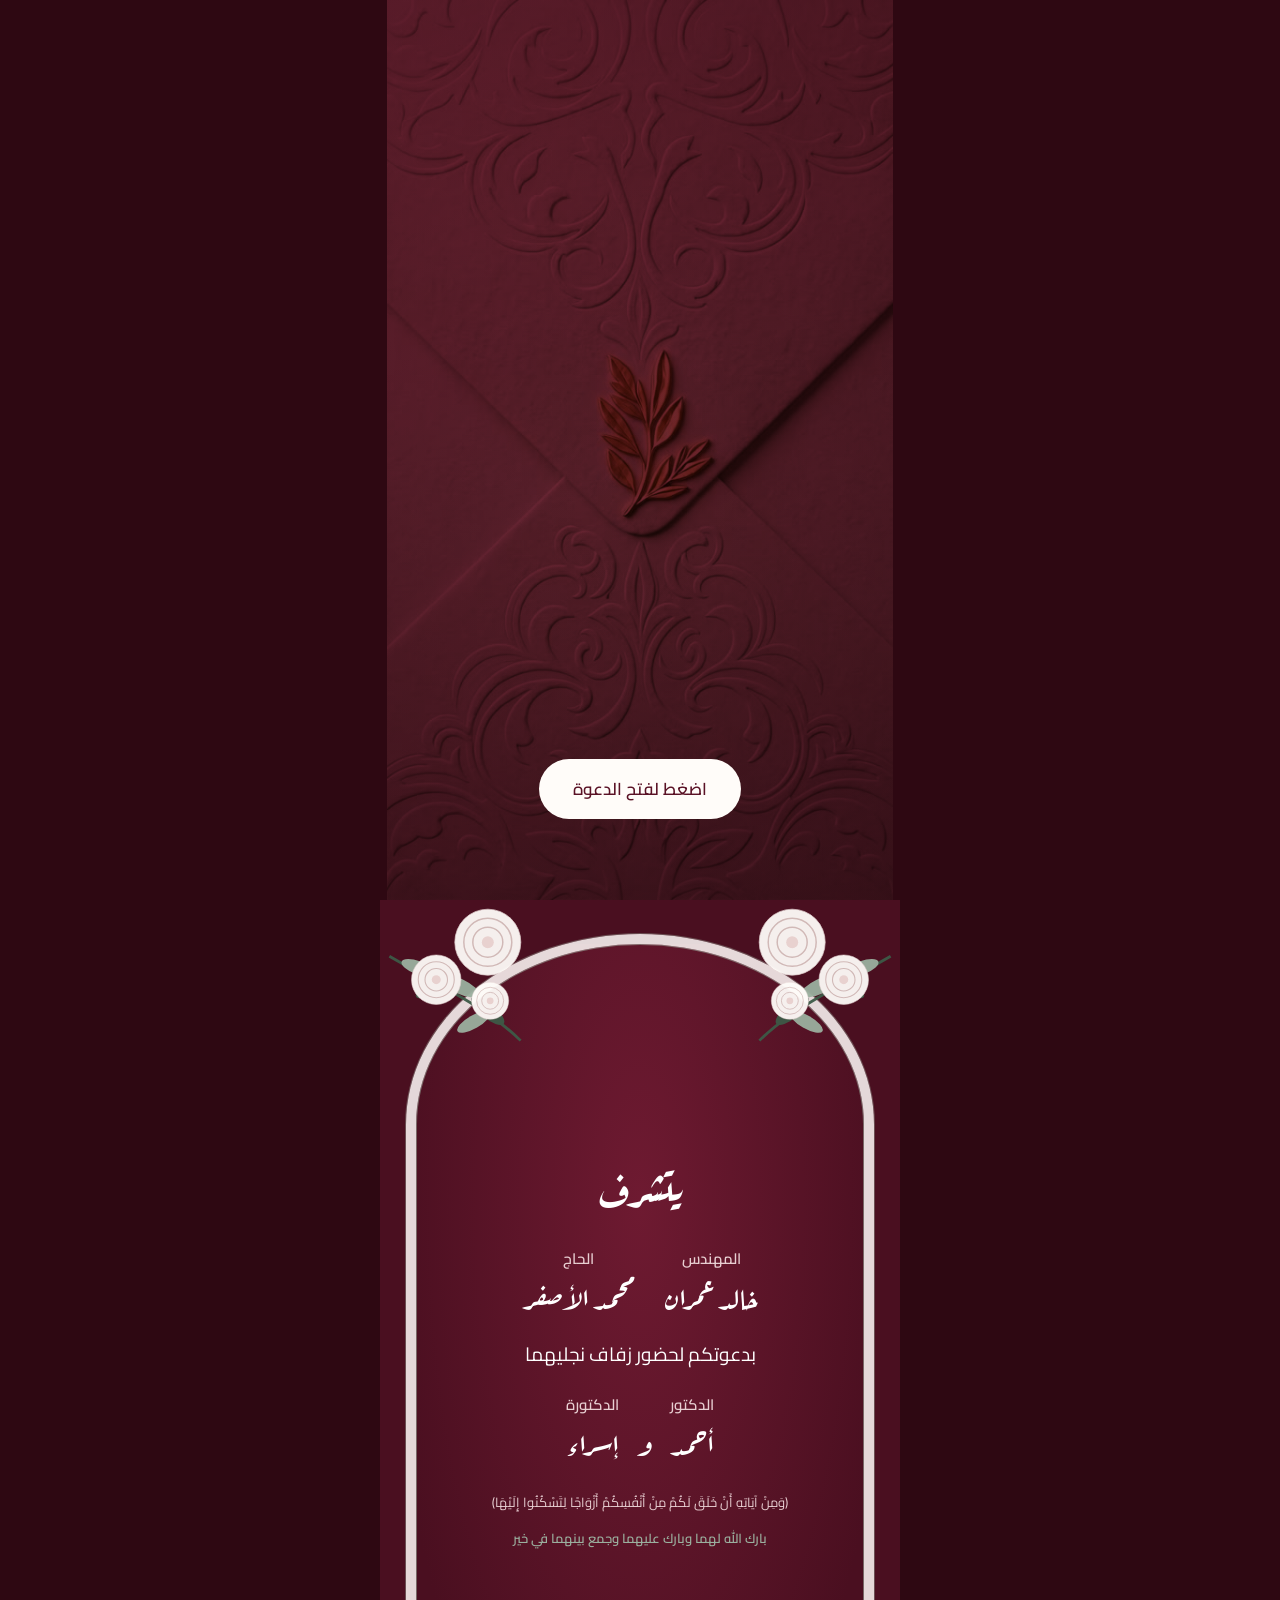
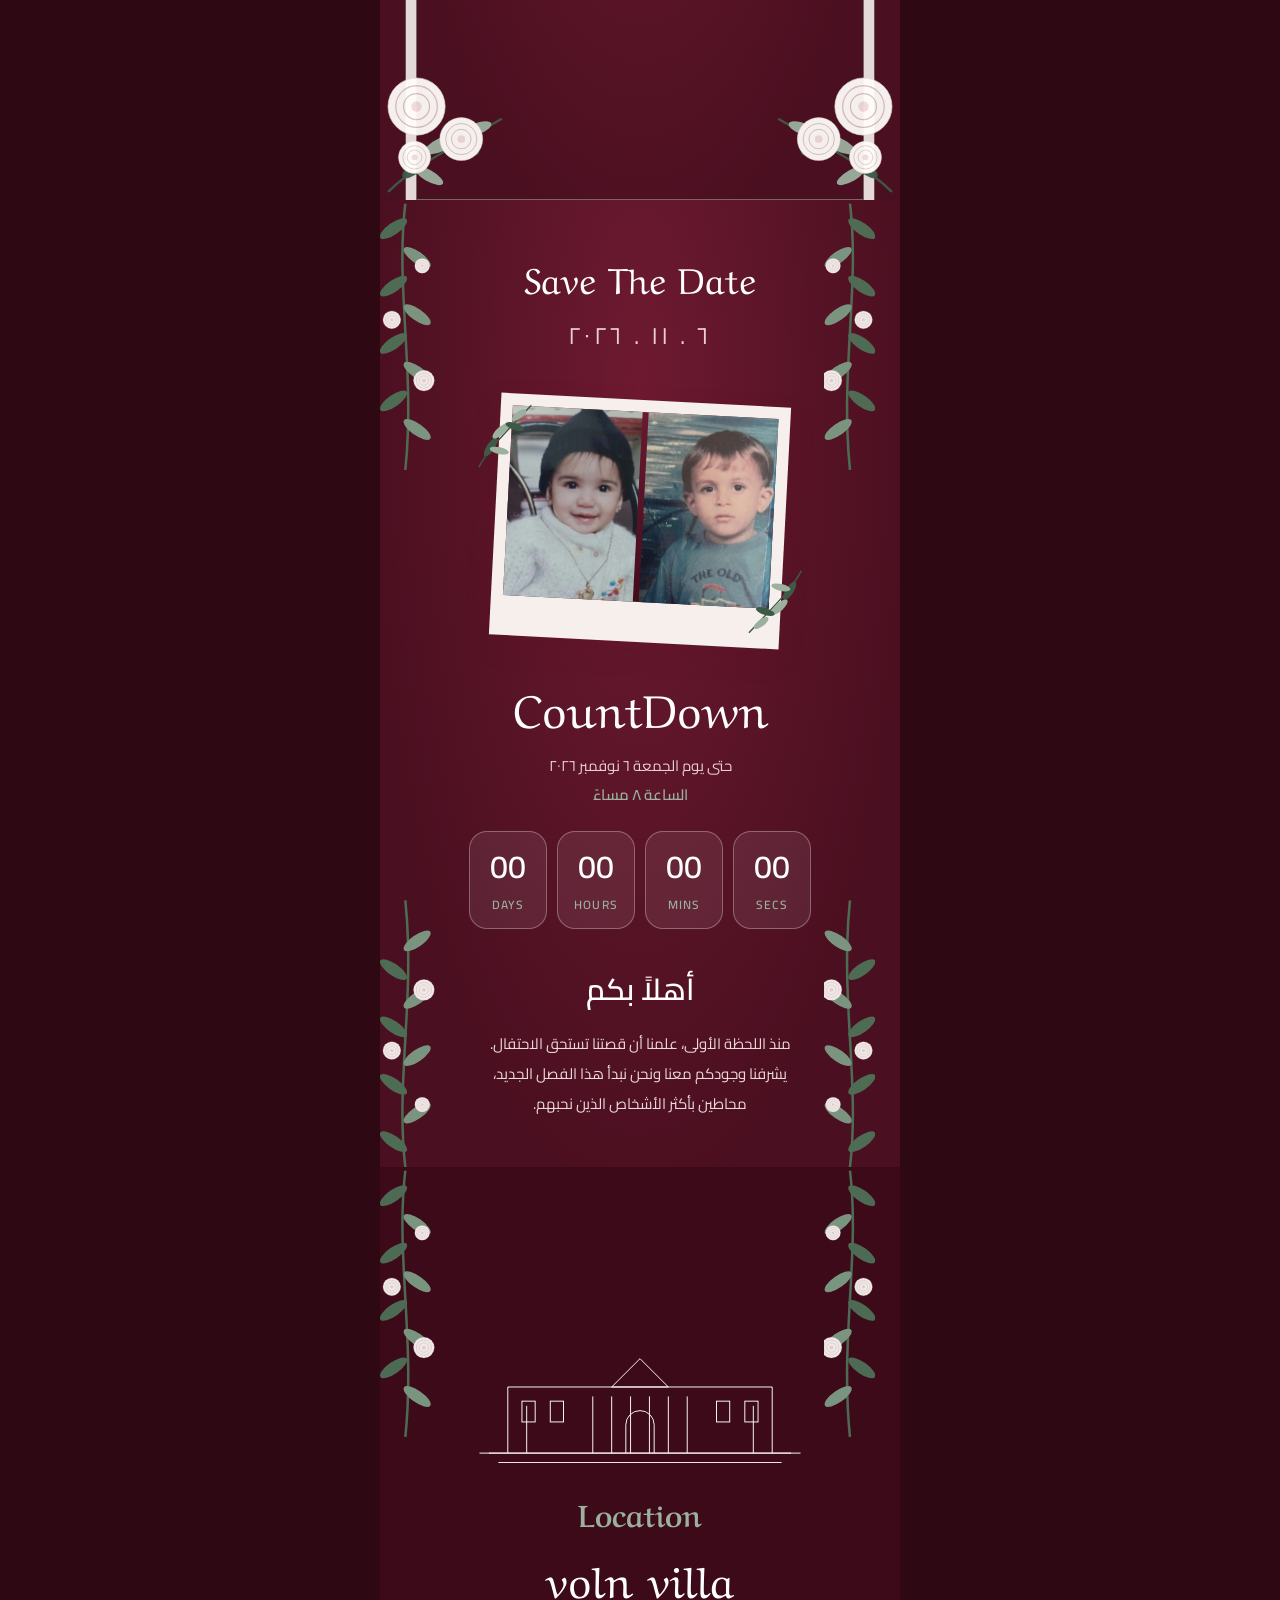
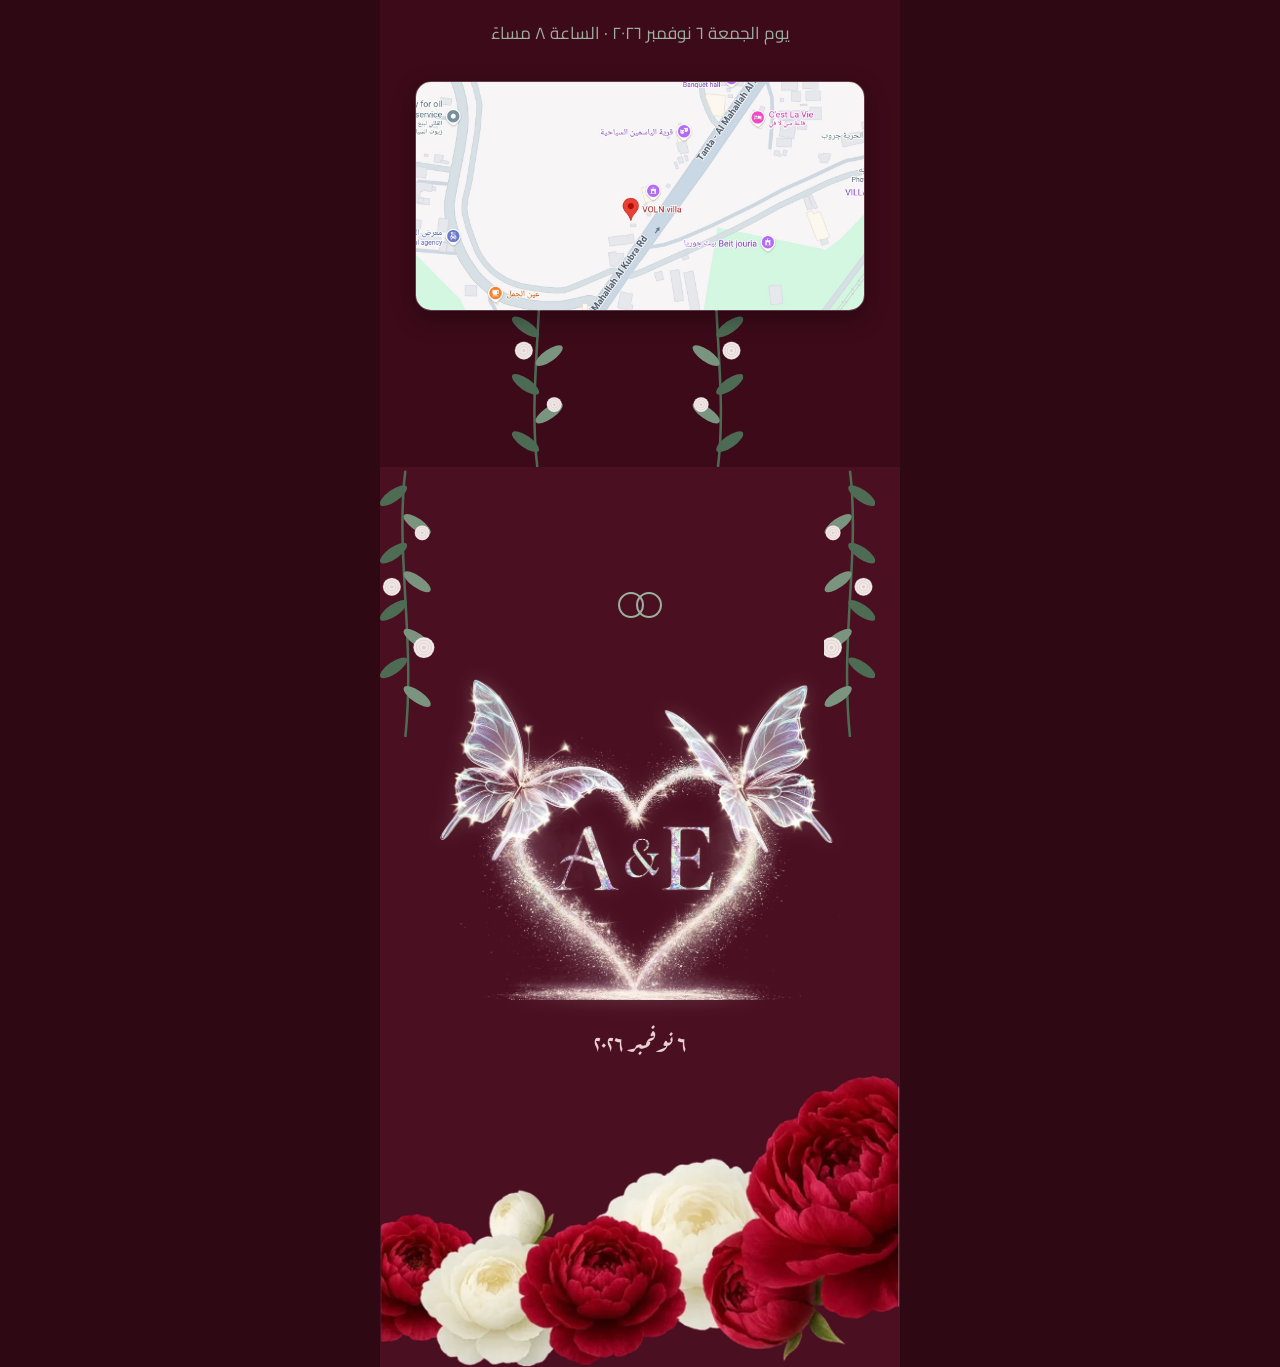
==== index.html @ 01e1d5ef "fix" ====
<!DOCTYPE html>
<html lang="ar" dir="rtl">
<head>
<meta charset="utf-8">
<meta name="viewport" content="width=device-width, initial-scale=1, viewport-fit=cover">
<title>دعوة زفاف أحمد وإسراء</title>
<link href="https://fonts.googleapis.com/css2?family=Aref+Ruqaa:wght@400;700&family=Cairo:wght@300;400;600&family=Playfair+Display:ital@1&display=swap" rel="stylesheet">
<link rel="stylesheet" href="css/style.css">   
<meta property="og:title" content="Ahmed & Esraa" />
<meta property="og:description" content="We invite you to the wedding of Ahmed & Esraa" />
<meta property="og:url" content="https://ahmed-esraa-weddingg.vercel.app/" />
<meta property="og:type" content="website" />
<meta property="og:image" content="https://ahmed-esraa-weddingg.vercel.app/preview.jpg" />
<meta property="og:image:type" content="image/jpeg" />
<meta property="og:image:width" content="1200" />
<meta property="og:image:height" content="600" />
<meta name="description" content="We invite you to the wedding of Ahmed & Esraa" />
<meta name="twitter:card" content="summary_large_image">
<meta name="twitter:image" content="https://ahmed-esraa-weddingg.vercel.app/preview.jpg">
</head>
<audio id="hv" src="./Albumaty.Com.Mahmoud.El.Esseily.Farha.mp3" loop></audio>
<body class="lock">
<svg width="0" height="0" style="position:absolute"><defs>
<symbol id="rose" viewBox="0 0 100 100"><circle cx="50" cy="50" r="44" fill="#fffcf9" stroke="#e6d6d4"/><circle cx="50" cy="50" r="32" fill="none" stroke="#d9c3c0" stroke-width="2"/><circle cx="50" cy="50" r="20" fill="none" stroke="#d9c3c0" stroke-width="2"/><circle cx="50" cy="50" r="8" fill="#f1dcd9"/></symbol>
<symbol id="sprig" viewBox="0 0 160 120"><g fill="#3d5a47"><path d="M10 110C40 80 80 60 150 20" stroke="#3d5a47" stroke-width="3" fill="none"/><ellipse cx="45" cy="78" rx="22" ry="8" transform="rotate(-40 45 78)"/><ellipse cx="75" cy="52" rx="22" ry="8" transform="rotate(-25 75 52)" fill="#9bb09f"/><ellipse cx="105" cy="52" rx="20" ry="7" transform="rotate(35 105 52)"/><ellipse cx="120" cy="32" rx="18" ry="7" transform="rotate(-20 120 32)" fill="#9bb09f"/><ellipse cx="60" cy="90" rx="20" ry="7" transform="rotate(30 60 90)" fill="#9bb09f"/></g></symbol>
<symbol id="branch" viewBox="0 0 90 320"><path d="M30 320C18 220 42 120 30 4" stroke="#4f7359" stroke-width="3" fill="none"/><ellipse cx="16" cy="290" rx="19" ry="7" transform="rotate(35 16 290)" fill="#4f7359"/><ellipse cx="44" cy="256" rx="19" ry="7" transform="rotate(-35 44 256)" fill="#7fa088"/><ellipse cx="16" cy="222" rx="19" ry="7" transform="rotate(35 16 222)" fill="#4f7359"/><ellipse cx="44" cy="188" rx="19" ry="7" transform="rotate(-35 44 188)" fill="#7fa088"/><ellipse cx="16" cy="154" rx="19" ry="7" transform="rotate(35 16 154)" fill="#4f7359"/><ellipse cx="44" cy="120" rx="19" ry="7" transform="rotate(-35 44 120)" fill="#7fa088"/><ellipse cx="16" cy="86" rx="19" ry="7" transform="rotate(35 16 86)" fill="#4f7359"/><ellipse cx="44" cy="52" rx="19" ry="7" transform="rotate(-35 44 52)" fill="#7fa088"/><use href="#rose" x="38" y="96" width="28" height="28"/><use href="#rose" x="2" y="170" width="24" height="24"/><use href="#rose" x="40" y="236" width="20" height="20"/></symbol><symbol id="flo" viewBox="0 0 160 160"><use href="#sprig" x="0" y="40" width="160" height="120"/><use href="#rose" x="5" y="5" width="80" height="80"/><use href="#rose" x="70" y="55" width="60" height="60"/><use href="#rose" x="20" y="85" width="45" height="45"/></symbol>
</defs></svg>

<div id="env"><div class="box">
<video id="ev" src="assets/envelope.mp4" poster="assets/envelope-poster.jpg" muted playsinline preload="auto"></video>
<div class="tint"></div><div class="tint2"></div>
<button id="openBtn">اضغط لفتح الدعوة</button></div></div>



<button id="as" aria-label="تمرير تلقائي" aria-pressed="false" style="position:fixed;z-index:40;bottom:calc(20px + env(safe-area-inset-bottom,0px));width:56px;height:56px;border-radius:50%;border:0;background:var(--paper);color:var(--w5);display:grid;place-items:center;cursor:pointer;box-shadow:0 4px 18px rgba(0,0,0,.25)"><svg id="ai" width="24" height="24" viewBox="0 0 24 24" fill="none" stroke="currentColor" stroke-width="1.8" stroke-linecap="round" stroke-linejoin="round"></svg></button>
<main class="col">
<section id="hero">
<video id="hv" src="assets/hero.mp4" muted loop playsinline preload="auto"></video><div class="ov"></div>
<div class="in">
<div class="bis ruq h1" style="--i:0">بِسْمِ اللَّهِ الرَّحْمَٰنِ الرَّحِيمِ</div>
<div class="sub h1" style="--i:1">نتشرف بدعوتكم لحفل زفافنا</div>
<div class="rule h1" style="--i:2">★</div>
<div class="nm ruq h1" style="--i:3">أحمد</div>
<div class="amp h1" style="--i:4">&amp;</div>
<div class="nm ruq h1" style="--i:5">إسراء</div>
<div class="rule h1" style="--i:6">★</div>
<div class="dt ruq h1" style="--i:7">٦ نوفمبر ٢٠٢٦</div>

</div><img class="pe" id="pe1" src="assets/flowers.webp" alt=""></section>

<section id="inv">
<div class="arch"></div>
<svg class="fl" style="top:0;right:0"><use href="#flo"/></svg>
<svg class="fl" style="top:0;left:0;transform:scaleX(-1)"><use href="#flo"/></svg>
<svg class="fl" style="bottom:0;left:0;width:130px;height:130px"><use href="#flo"/></svg>
<svg class="fl" style="bottom:0;right:0;width:130px;height:130px;transform:scaleX(-1)"><use href="#flo"/></svg>
<div class="inv rv">
<div class="big ruq">يتشرف</div>
<div class="pair"><div><span class="t">المهندس</span><span class="n ruq">خالد عمران</span></div>
<div><span class="t">الحاج</span><span class="n ruq">محمد الأصفر</span></div></div>
<div class="txt">بدعوتكم لحضور زفاف نجليهما</div>
<div class="pair" style="gap:18px;align-items:flex-end"><div><span class="t">الدكتور</span><span class="n ruq">أحمد</span></div><span class="n ruq">و</span><div><span class="t">الدكتورة</span><span class="n ruq">إسراء</span></div></div>
<div class="ayah">﴿وَمِنْ آيَاتِهِ أَنْ خَلَقَ لَكُمْ مِنْ أَنْفُسِكُمْ أَزْوَاجًا لِتَسْكُنُوا إِلَيْهَا﴾</div>
<div class="dua">بارك الله لهما وبارك عليهما وجمع بينهما في خير</div>
</div></section>

<section id="cd"><svg class="br t l" viewBox="0 0 90 320" aria-hidden="true"><use href="#branch" style="transform:scale(1,-1);transform-box:fill-box;transform-origin:center"/></svg><svg class="br t r" viewBox="0 0 90 320" aria-hidden="true"><use href="#branch" style="transform:scale(-1,-1);transform-box:fill-box;transform-origin:center"/></svg><svg class="br b l" viewBox="0 0 90 320" aria-hidden="true"><use href="#branch" style="transform:scale(1,1);transform-box:fill-box;transform-origin:center"/></svg><svg class="br b r" viewBox="0 0 90 320" aria-hidden="true"><use href="#branch" style="transform:scale(-1,1);transform-box:fill-box;transform-origin:center"/></svg>
<div class="sv ruq">Save The Date </div><div class="sd" dir="ltr">٦ . ١١ . ٢٠٢٦</div>
<div class="pol"><div class="f"><div class="ph"><img src="assets/ahmed.jpg" alt="أحمد"><img src="assets/esraa.jpg" alt="إسراء"></div></div>
<svg style="top:-34px;left:-34px;transform:rotate(-20deg)"><use href="#sprig"/></svg>
<svg style="bottom:-30px;right:-34px;transform:rotate(160deg)"><use href="#sprig"/></svg></div>
<div class="cdt cdt-a"> CountDown  </div>
<div class="until">حتى يوم الجمعة ٦ نوفمبر ٢٠٢٦<br><b>الساعة ٨ مساءً</b></div>
<div class="boxes" id="bx"><div class="bx"><b>00</b><span>DAYS</span></div><div class="bx"><b>00</b><span>HOURS</span></div><div class="bx"><b>00</b><span>MINS</span></div><div class="bx"><b>00</b><span>SECS</span></div></div>
<div class="wel">أهلاً بكم</div>
<p class="wp">منذ اللحظة الأولى، علمنا أن قصتنا تستحق الاحتفال. يشرفنا وجودكم معنا ونحن نبدأ هذا الفصل الجديد، محاطين بأكثر الأشخاص الذين نحبهم.</p>
</section>

<section id="ven"><svg class="br t l" viewBox="0 0 90 320" aria-hidden="true"><use href="#branch" style="transform:scale(1,-1);transform-box:fill-box;transform-origin:center"/></svg><svg class="br t r" viewBox="0 0 90 320" aria-hidden="true"><use href="#branch" style="transform:scale(-1,-1);transform-box:fill-box;transform-origin:center"/></svg><svg class="br b l" viewBox="0 0 90 320" aria-hidden="true"><use href="#branch" style="transform:scale(1,1);transform-box:fill-box;transform-origin:center"/></svg><svg class="br b r" viewBox="0 0 90 320" aria-hidden="true"><use href="#branch" style="transform:scale(-1,1);transform-box:fill-box;transform-origin:center"/></svg>
<svg class="b rv" viewBox="0 0 360 170" fill="none" stroke="currentColor" stroke-width="1"><path d="M20 160h320M40 160v-70h280v70M150 90l30-30 30 30M150 90h60M130 160v-60M230 160v-60M150 160v-60M210 160v-60M170 160v-60M190 160v-60M60 160v-50M300 160v-50M10 160h340M30 170h300"/><path d="M165 160v-30a15 15 0 0130 0v30"/><g><rect x="55" y="105" width="14" height="22"/><rect x="85" y="105" width="14" height="22"/><rect x="261" y="105" width="14" height="22"/><rect x="291" y="105" width="14" height="22"/></g></svg>
<div class="vn ruq rv"> Location </div>
<div class="vc ruq rv"> voln villa </div>

<div class="vl rv" style="color:var(--sage)">يوم الجمعة ٦ نوفمبر ٢٠٢٦ · الساعة ٨ مساءً</div>
<a class="map-link-card rv" href="https://maps.app.goo.gl/HVQM5vEbZ224rzEf6?g_st=iw" target="_blank" rel="noopener">
    <img src="./Screenshot 2026-10-09 035436.jpg" alt="خريطة الموقع" class="map-img">
</a>
</section>

<section id="end"><svg class="br t l" viewBox="0 0 90 320" aria-hidden="true"><use href="#branch" style="transform:scale(1,-1);transform-box:fill-box;transform-origin:center"/></svg><svg class="br t r" viewBox="0 0 90 320" aria-hidden="true"><use href="#branch" style="transform:scale(-1,-1);transform-box:fill-box;transform-origin:center"/></svg><svg class="br b l" viewBox="0 0 90 320" aria-hidden="true"><use href="#branch" style="transform:scale(1,1);transform-box:fill-box;transform-origin:center"/></svg><svg class="br b r" viewBox="0 0 90 320" aria-hidden="true"><use href="#branch" style="transform:scale(-1,1);transform-box:fill-box;transform-origin:center"/></svg>
<div class="rings rv"><i></i><i></i></div>
<img class="bf rv" src="assets/butterfly-heart.webp" alt="A &amp; E">
<div class="edt ruq rv" style="font-size:24px">٦ نوفمبر ٢٠٢٦</div>
<img class="pe" id="pe2" alt="">
</section>
</main>

<script src="js/script.js"></script>
</body>
</html>
---- css/style.css ----
:root{--w9:#2e0812;--w7:#5a1226;--w5:#7d1f38;--blush:#f6efec;--paper:#fffcf9;--green:#3d5a47;--sage:#9bb09f;--ink:#2a1218;--mute:#6b4a52;--line:#e6d6d4;
box-sizing:border-box;padding-top:env(safe-area-inset-top,0px);padding-bottom:env(safe-area-inset-bottom,0px)}
:root:not([data-theme="light"]){}
html{height:100%;scroll-padding-top:env(safe-area-inset-top,0px);scroll-behavior:smooth}
*{box-sizing:border-box;margin:0}
body{min-height:100%;background:var(--w9);font-family:Cairo,sans-serif;color:var(--ink);overflow-x:hidden}
body.lock{overflow:hidden}
.col{width:min(100%,520px);margin:0 auto;position:relative}
section{min-height:100svh;position:relative;overflow:hidden;display:flex;flex-direction:column;align-items:center;justify-content:center;text-align:center;padding:48px 24px}
.ruq{font-family:'Aref Ruqaa',serif}
/* envelope */
#env{position:fixed;inset:0;z-index:50;background:var(--w9);display:flex;justify-content:center;transition:opacity 1.2s ease,visibility 1.2s}
#env.out{opacity:0;visibility:hidden}
#env .box{position:relative;height:100%;aspect-ratio:9/16;max-width:100%}
#env video,#env .tint{position:absolute;inset:0;width:100%;height:100%;object-fit:cover}
#env .tint{background:linear-gradient(160deg,#7d1f38,#4a0f20);mix-blend-mode:multiply;opacity:.92;pointer-events:none}
#env .tint2{position:absolute;inset:0;background:radial-gradient(circle at 50% 55%,rgba(155,176,159,.0),rgba(46,8,18,.45));pointer-events:none}
#openBtn{position:absolute;left:50%;bottom:calc(9% + env(safe-area-inset-bottom,0px));transform:translateX(-50%);background:var(--paper);color:var(--w7);border:0;border-radius:40px;padding:14px 34px;font:600 17px Cairo;cursor:pointer;animation:pulse 2.4s ease-in-out infinite;white-space:nowrap}
#openBtn:focus-visible{outline:2px solid var(--sage);outline-offset:4px}
@keyframes pulse{50%{transform:translateX(-50%) scale(1.05);box-shadow:0 0 0 12px rgba(255,255,255,.12)}}
/* hero */
#hero{color:#fff;background:var(--w9);padding:0}
#hero video{position:absolute;inset:0;width:100%;height:100%;object-fit:cover}
#hero .ov{position:absolute;inset:0;background:linear-gradient(180deg,rgba(0,0,0,.38),rgba(0,0,0,0) 30%,rgba(0,0,0,0) 62%,rgba(0,0,0,.5))}
#hero .in{position:relative;display:flex;flex-direction:column;align-items:center;gap:14px;padding:40px 20px}
.h1{opacity:0;transform:translateY(18px)}
body.go .h1{animation:up 1.1s cubic-bezier(.2,.7,.2,1) forwards;animation-delay:calc(var(--i)*.35s + .4s)}
@keyframes up{to{opacity:1;transform:none}}
.bis{font-size:28px}
.sub{font-size:17px;letter-spacing:.04em;font-weight:300}
.rule{display:flex;align-items:center;gap:10px;width:250px;color:var(--sage)}
.rule::before,.rule::after{content:"";flex:1;height:1px;background:rgba(255,255,255,.4)}
.nm{font-size:clamp(54px,17vw,84px);line-height:1.15;text-shadow:0 3px 18px rgba(46,8,18,.6)}
.amp{font-family:'Playfair Display',serif;font-style:italic;font-size:26px;color:var(--sage)}
.dt{font-size:26px;margin-top:6px}
.arrow{width:38px;height:38px;border:1px solid rgba(255,255,255,.6);border-radius:50%;display:grid;place-items:center;color:#fff;text-decoration:none;margin-top:10px;animation:bob 2s infinite}
@keyframes bob{50%{transform:translateY(6px)}}
#snd{position:fixed;z-index:40;bottom:calc(20px + env(safe-area-inset-bottom,0px));inset-inline-start:max(16px,calc(50% - 244px));width:56px;height:56px;border-radius:50%;border:0;background:var(--paper);color:var(--w5);display:grid;place-items:center;cursor:pointer;box-shadow:0 4px 18px rgba(0,0,0,.25);opacity:0;visibility:hidden;transition:.6s}
#as{opacity:0;visibility:hidden;transition:.6s;inset-inline-start:auto;inset-inline-end:max(16px,calc(50% - 244px))}body.go #snd,body.go #as{opacity:1;visibility:visible}
#snd:focus-visible{outline:2px solid var(--green);outline-offset:3px}
/* invitation */
#inv{background:linear-gradient(var(--blush),var(--blush))}
.arch{position:absolute;inset:34px 26px 0;border-radius:50% 50% 0 0/22% 22% 0 0;background:radial-gradient(ellipse at 50% 30%,var(--paper),var(--blush) 80%);border:10px solid var(--paper);border-bottom:0;box-shadow:inset 0 0 0 1px var(--line),0 0 0 1px var(--line)}
.fl{position:absolute;width:150px;opacity:.95}
.inv{position:relative;display:flex;flex-direction:column;align-items:center;gap:12px;max-width:340px}
.inv .big{font-size:46px;color:var(--w7);margin-bottom:10px}
.pair{display:flex;gap:30px;justify-content:center}
.pair div{display:flex;flex-direction:column;align-items:center}
.t{font-size:15px;font-weight:600;color:var(--mute)}
.n{font-size:30px;color:var(--w7);line-height:1.5}
.txt{font-size:19px;margin:6px 0}
.ayah{font-size:13px;color:var(--mute);margin-top:14px;line-height:1.9}
.dua{font-size:13px;color:var(--green);font-weight:600}
/* countdown */
#cd{background:var(--blush);gap:6px}
.sd{font-family:'Playfair Display',serif;font-size:22px;letter-spacing:.18em;color:var(--mute)}
.pol{position:relative;width:min(290px,84vw);margin:36px 0 22px;transform:rotate(3deg)}
.pol .f{background:#efe3dc;padding:12px 12px 40px;box-shadow:0 10px 26px rgba(90,18,38,.18)}
.pol .ph img{width:100%;height:100%;object-fit:cover;display:block}.pol .ph{aspect-ratio:1.4;gap:6px;grid-template-columns:1fr 1fr;background:linear-gradient(145deg,var(--w5),var(--w9));display:grid;place-items:center;color:var(--paper);font-size:60px}
.pol svg{position:absolute;width:78px}
.cdt{font-family:'Playfair Display',serif;font-style:italic;font-size:44px;color:var(--w5)}
.cdt-a{font-family:'Aref Ruqaa';font-style:normal;font-size:46px}
.until{font-size:15px;color:var(--mute);margin:4px 0 16px}
.boxes{display:flex;gap:10px;direction:ltr}
.bx{width:78px;padding:14px 0 10px;background:var(--paper);border:1px solid var(--line);border-radius:18px}
.bx b{display:block;font-family:'Playfair Display',serif;font-style:italic;font-weight:400;font-size:34px;color:var(--ink)}
.bx span{font-size:13px;color:var(--w5)}
.wel{font-size:30px;font-weight:600;margin:26px 0 6px;color:var(--ink)}
.wp{font-size:15px;line-height:2;color:var(--mute);max-width:340px}
/* venue */
#ven{background:var(--paper);gap:12px}
#ven svg.b{width:min(340px,90%);color:var(--w7)}
.vn{font-size:30px;font-weight:600;color:var(--w5);margin-top:14px}
.vc{font-size:44px;color:var(--w5);line-height:1.3}
.vl{font-size:17px;color:var(--mute)}
.ph2{position:relative;width:min(340px,100%);aspect-ratio:1.6;border-radius:8px;margin-top:20px;overflow:hidden;background:repeating-linear-gradient(90deg,transparent 0 5px,rgba(255,255,255,.1) 5px 6px),linear-gradient(180deg,var(--w9),var(--w5) 55%,#e9d6d3 130%);display:block}
.ph2::after{content:"";position:absolute;inset:0;background:radial-gradient(circle at 30% 25%,rgba(255,255,255,.45),transparent 40%),radial-gradient(circle at 75% 20%,rgba(155,176,159,.45),transparent 35%)}
.ph2 span{position:absolute;top:12px;inset-inline-start:12px;z-index:2;background:#fff;color:#222;font-size:13px;padding:10px 14px;border-radius:6px}
.ph2:focus-visible{outline:3px solid var(--green)}
/* end */
#end{background:var(--paper);gap:22px}
.rings{display:flex;color:var(--sage)}
.rings i{width:26px;height:26px;border:2px solid currentColor;border-radius:50%;margin-inline:-4px}
.mono{font-size:150px;line-height:1;color:var(--w5)}
.edt{font-size:19px;color:var(--mute)}
.cor{position:absolute;bottom:0;width:150px}
.cor.l{left:0}.cor.r{right:0;transform:scaleX(-1)}

section:not(#hero){color:#fff}
#inv{background:#4a0f20}
#cd{background:radial-gradient(ellipse at 50% 20%,#6e1a31,#4a0f20 75%)}
#ven{background:#3d0a1a}
#end{background:#4a0f20}
.arch{background:radial-gradient(ellipse at 50% 30%,#6e1a31,#4a0f20 80%);border-color:rgba(255,252,249,.85);box-shadow:inset 0 0 0 1px rgba(155,176,159,.55),0 0 0 1px rgba(155,176,159,.4)}
.inv .big,.n,.cdt,.wel,.vc,.mono{color:#fff}
.t,.ayah,.sd,.until,.vl,.edt{color:#e8cfd2}
.dua,.vn,.bx span{color:var(--sage)}
.wp{color:#ecd9db}
.bx{background:rgba(255,255,255,.08);border-color:rgba(255,255,255,.3)}
.bx b{color:#fff}
#ven svg.b{color:#fff}
.ph2{border:1px solid rgba(155,176,159,.55)}
.pol .f{background:#f6efec}

.br{position:absolute;width:76px;height:270px;opacity:.92;pointer-events:none;z-index:0;animation:sway 7s ease-in-out infinite}
.br.t{top:0;transform-origin:50% 0}.br.b{bottom:0;transform-origin:50% 100%}.br.l{left:0}.br.r{right:0;animation-delay:-3s}
@keyframes sway{50%{transform:rotate(2.5deg)}}
#cd>*:not(.br),#ven>*:not(.br),#end>.rv{position:relative}
.sd{font-family:Cairo,sans-serif;font-size:24px;letter-spacing:.14em}
.sv{font-size:36px;color:#fff;margin-bottom:2px}
.bx b{font-family:Cairo,sans-serif;font-style:normal;font-weight:600;font-size:32px;letter-spacing:0;line-height:1.3}
.until{line-height:1.9}.until b{color:var(--sage);font-weight:600}

#hero{justify-content:flex-start}
#hero .in{z-index:3;gap:10px;padding:46px 20px 0}
#hero::after{content:"";position:absolute;left:0;right:0;bottom:0;height:42%;background:linear-gradient(transparent,#4a0f20 82%);z-index:1;pointer-events:none}
.pe{position:absolute;left:0;bottom:-3%;width:104%;max-width:none;z-index:2;pointer-events:none}
#hero .ov{background:linear-gradient(180deg,rgba(30,4,12,.5),rgba(30,4,12,.24) 35%,rgba(30,4,12,.3) 65%,rgba(30,4,12,.5))}
#hero .nm{font-size:clamp(46px,13.5vw,68px);line-height:1.2;text-shadow:0 2px 3px rgba(40,6,16,.65),0 6px 26px rgba(40,6,16,.9)}
#hero .amp{color:#fff;font-size:34px;text-shadow:0 2px 6px rgba(40,6,16,.8)}
#hero .bis,#hero .sub,#hero .dt{text-shadow:0 2px 10px rgba(40,6,16,.85)}
#hero .rule{color:#fff;filter:drop-shadow(0 1px 4px rgba(40,6,16,.7))}
#end{padding-bottom:230px}#end .br.b{display:none}#end .pe{bottom:0;width:100%}
.mono{display:flex;align-items:center;justify-content:center;gap:4px;font-size:inherit;line-height:1}
.ini{font-family:Cairo,sans-serif;font-weight:600;font-size:78px;color:#fff;line-height:1}
.hb{width:124px;height:auto;animation:beat 2.4s ease-in-out infinite}
@keyframes beat{50%{transform:scale(1.07)}}
.bf{width:min(400px,94%);height:auto;filter:drop-shadow(0 0 10px rgba(255,255,255,.2));animation:flt 5s ease-in-out infinite}@keyframes flt{50%{transform:translateY(-6px)}}
.bx span{font-size:12px;letter-spacing:.1em;font-weight:600}
.rv{opacity:0;transform:translateY(16px);transition:1s}
.rv.on{opacity:1;transform:none}
@media (prefers-reduced-motion:reduce){*{animation:none!important;transition:none!important}.h1,.rv{opacity:1;transform:none}html{scroll-behavior:auto}}

.map-link-card {
    display: block;
    width: 100%;
    max-width: 450px; /* Aw el 7gm elly mnasb ll design bta3k */
    margin: 20px auto;
    border-radius: 16px;
    overflow: hidden;
    border: 1px solid rgba(255, 255, 255, 0.2);
    box-shadow: 0 8px 25px rgba(0, 0, 0, 0.3);
    transition: transform 0.3s ease, box-shadow 0.3s ease;
}

.map-link-card:hover {
    transform: translateY(-4px);
    box-shadow: 0 12px 30px rgba(0, 0, 0, 0.4);
}

.map-img {
    width: 100%;
    height: auto;
    display: block;
    object-fit: cover;
}
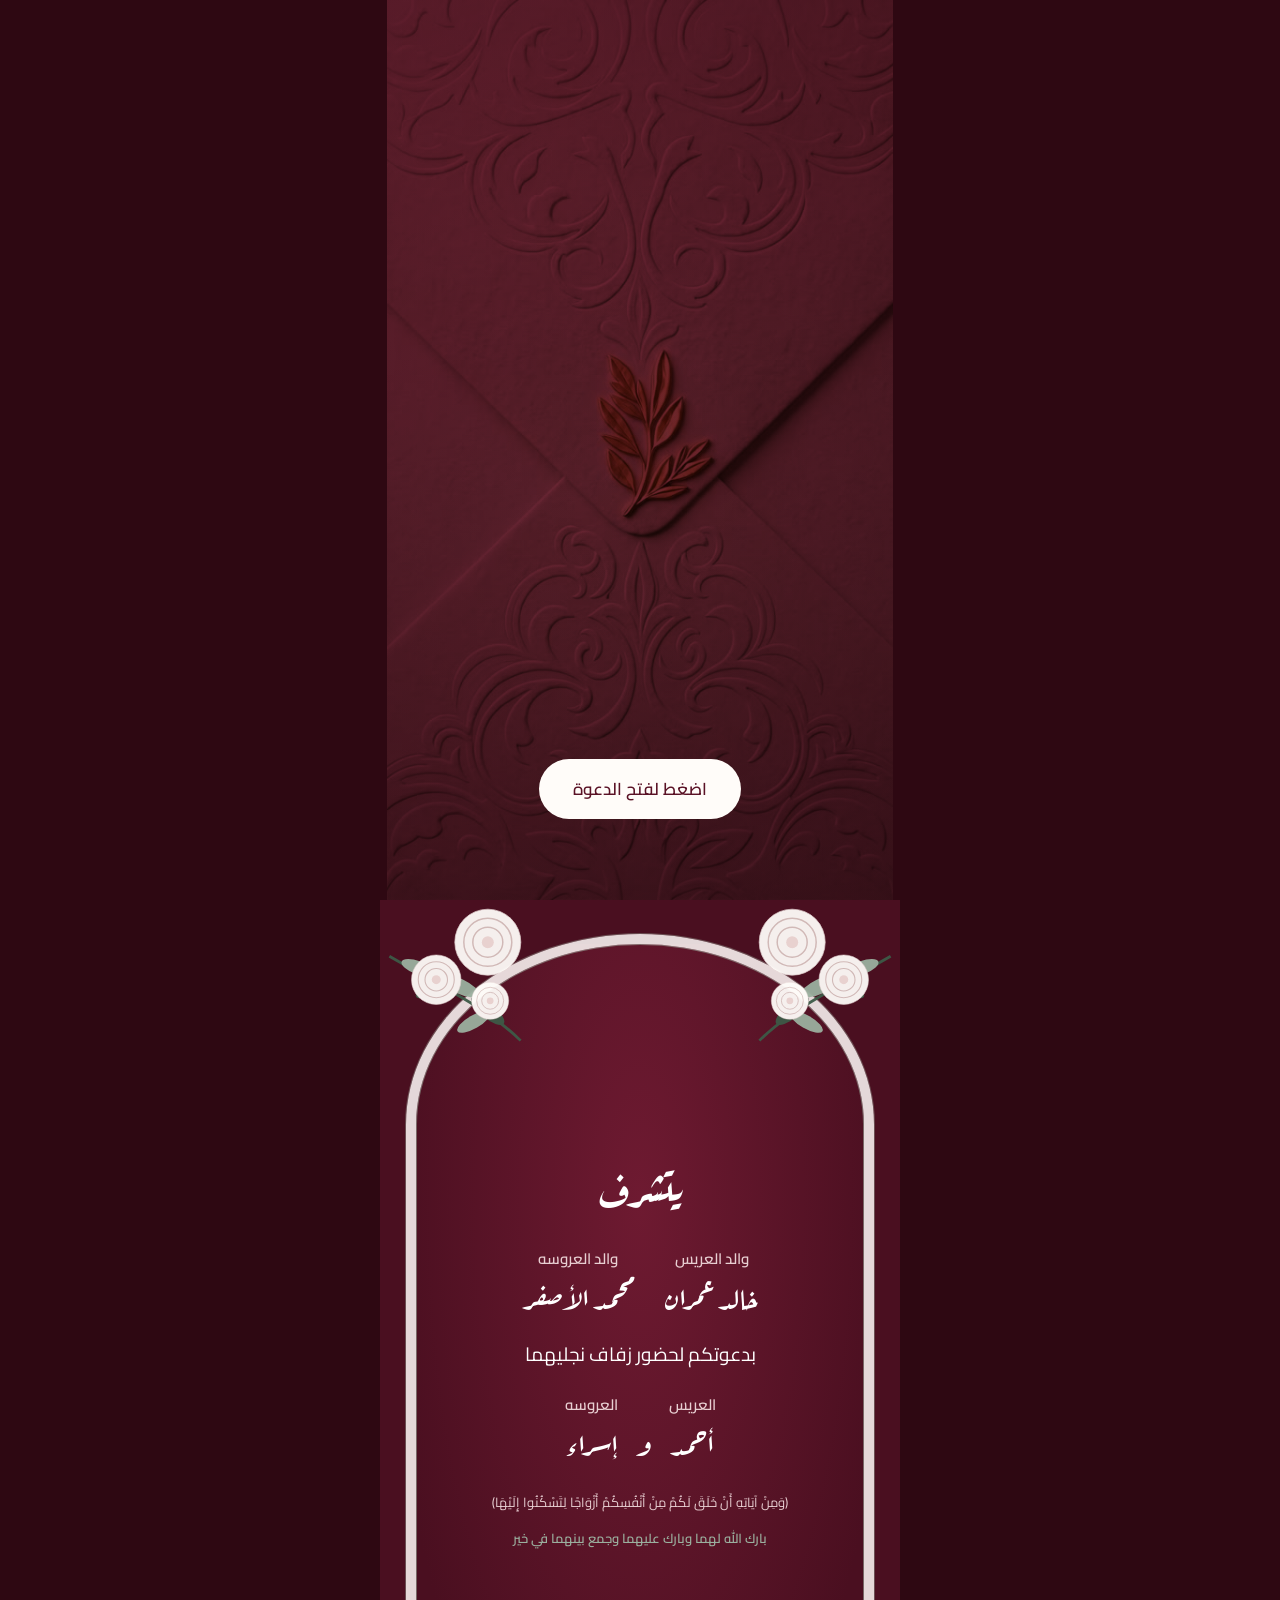
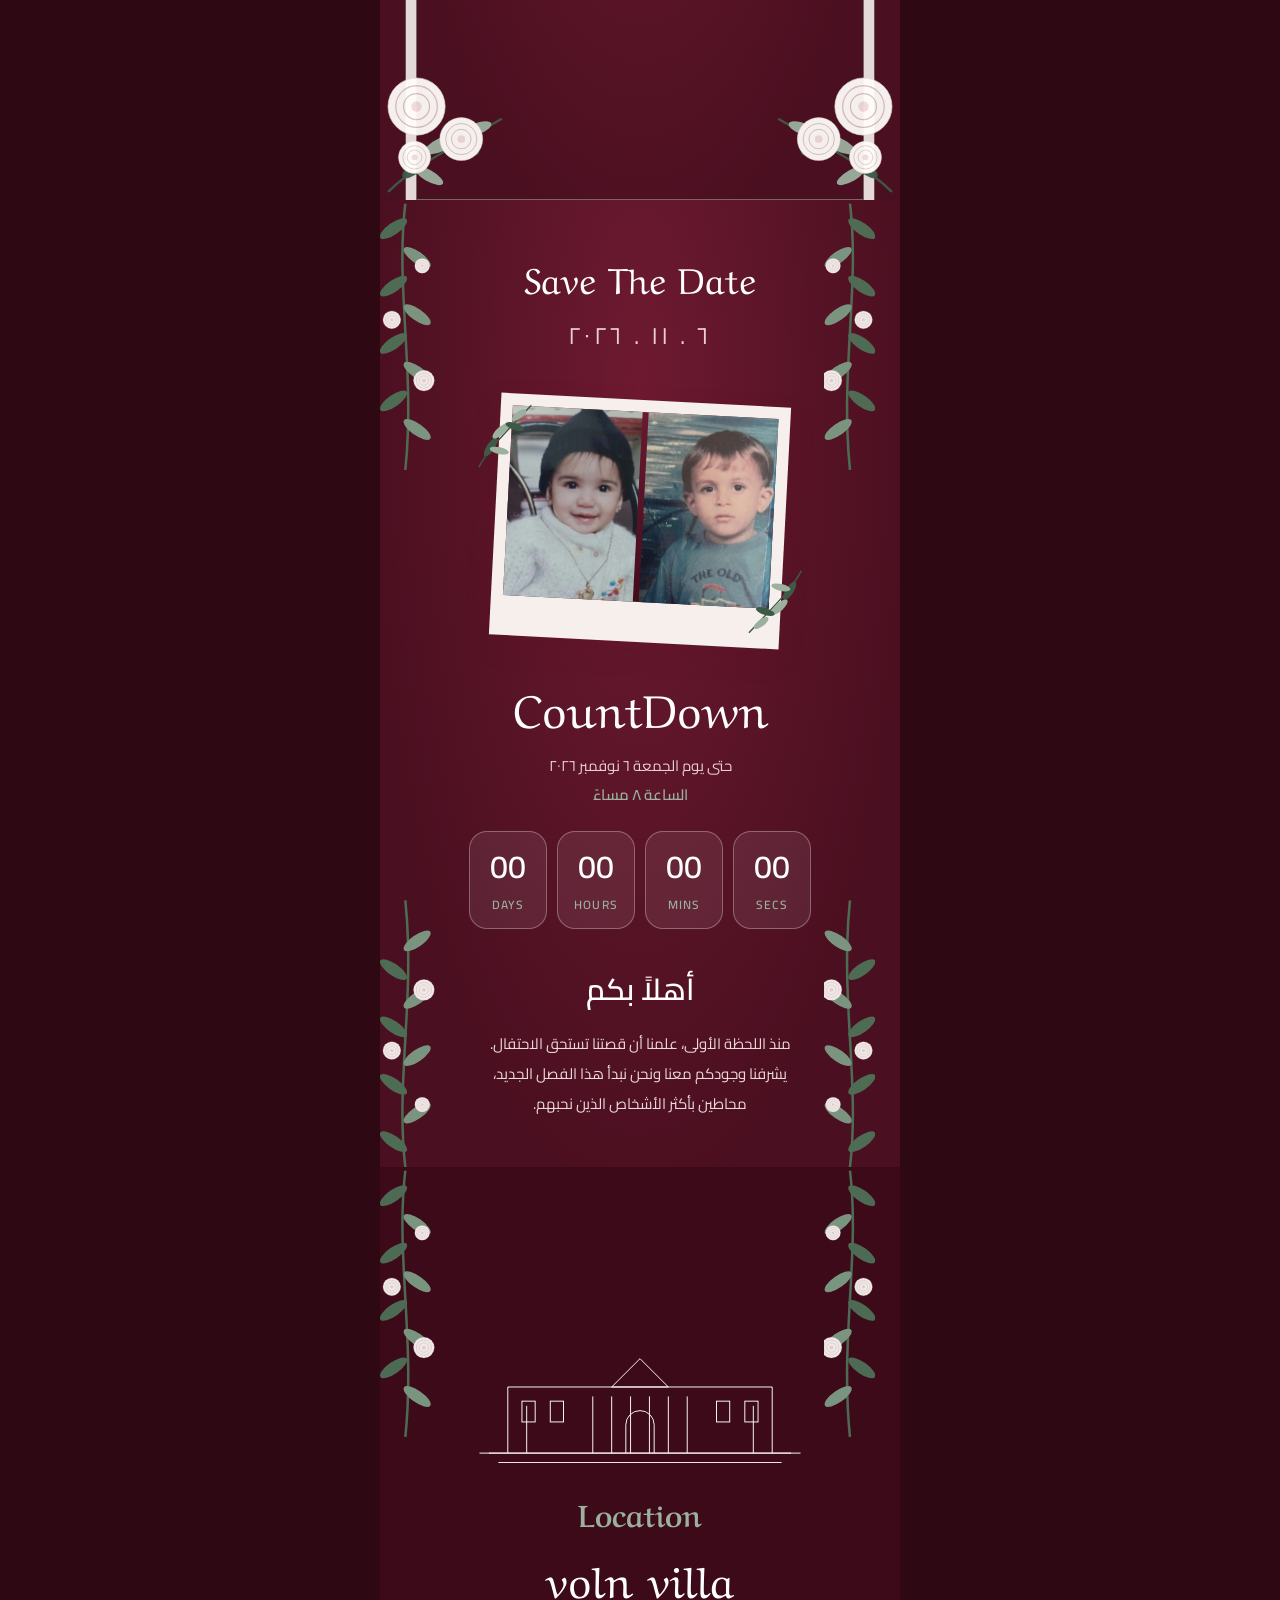
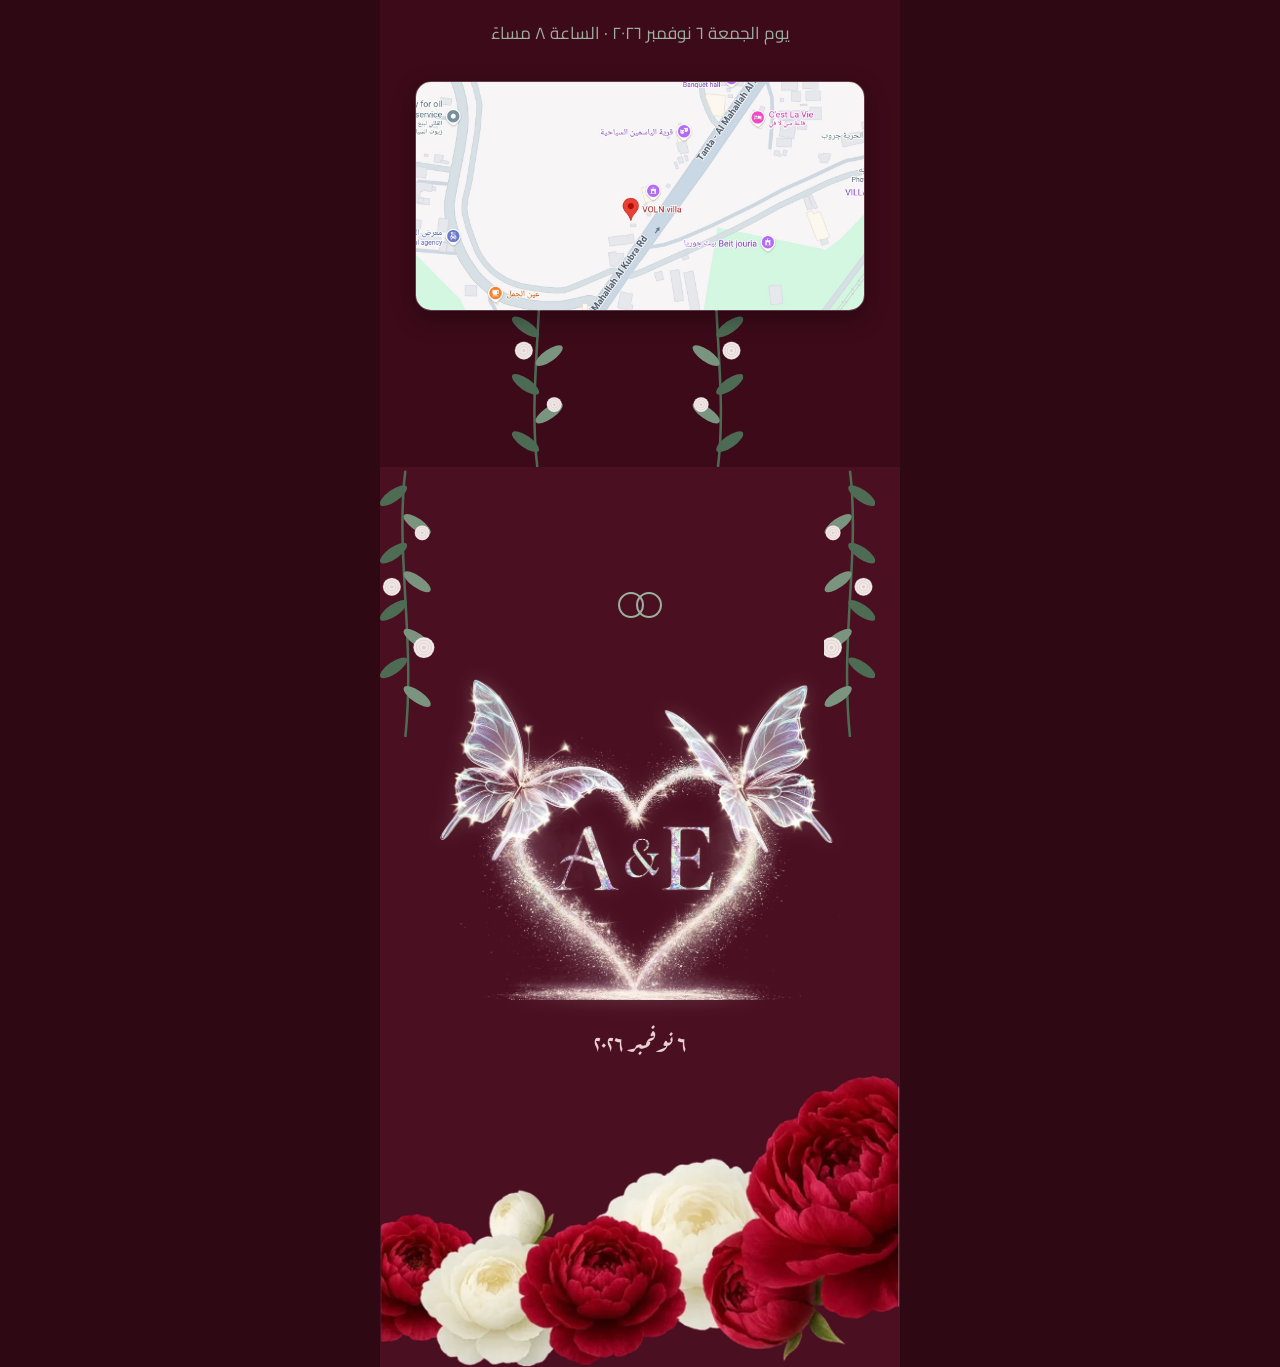
==== commit 994b740d: "fix" ====
--- a/index.html
+++ b/index.html
@@ -18,8 +18,9 @@
 <meta name="twitter:card" content="summary_large_image">
 <meta name="twitter:image" content="https://ahmed-esraa-weddingg.vercel.app/preview.jpg">
 </head>
-<audio id="hv" src="./Albumaty.Com.Mahmoud.El.Esseily.Farha.mp3" loop></audio>
+
 <body class="lock">
+    <audio id="bgm" src="./Albumaty.Com.Mahmoud.El.Esseily.Farha.mp3" loop></audio>
 <svg width="0" height="0" style="position:absolute"><defs>
 <symbol id="rose" viewBox="0 0 100 100"><circle cx="50" cy="50" r="44" fill="#fffcf9" stroke="#e6d6d4"/><circle cx="50" cy="50" r="32" fill="none" stroke="#d9c3c0" stroke-width="2"/><circle cx="50" cy="50" r="20" fill="none" stroke="#d9c3c0" stroke-width="2"/><circle cx="50" cy="50" r="8" fill="#f1dcd9"/></symbol>
 <symbol id="sprig" viewBox="0 0 160 120"><g fill="#3d5a47"><path d="M10 110C40 80 80 60 150 20" stroke="#3d5a47" stroke-width="3" fill="none"/><ellipse cx="45" cy="78" rx="22" ry="8" transform="rotate(-40 45 78)"/><ellipse cx="75" cy="52" rx="22" ry="8" transform="rotate(-25 75 52)" fill="#9bb09f"/><ellipse cx="105" cy="52" rx="20" ry="7" transform="rotate(35 105 52)"/><ellipse cx="120" cy="32" rx="18" ry="7" transform="rotate(-20 120 32)" fill="#9bb09f"/><ellipse cx="60" cy="90" rx="20" ry="7" transform="rotate(30 60 90)" fill="#9bb09f"/></g></symbol>
@@ -57,10 +58,10 @@
 <svg class="fl" style="bottom:0;right:0;width:130px;height:130px;transform:scaleX(-1)"><use href="#flo"/></svg>
 <div class="inv rv">
 <div class="big ruq">يتشرف</div>
-<div class="pair"><div><span class="t">المهندس</span><span class="n ruq">خالد عمران</span></div>
-<div><span class="t">الحاج</span><span class="n ruq">محمد الأصفر</span></div></div>
+<div class="pair"><div><span class="t">والد العريس</span><span class="n ruq">خالد عمران</span></div>
+<div><span class="t">والد العروسه</span><span class="n ruq">محمد الأصفر</span></div></div>
 <div class="txt">بدعوتكم لحضور زفاف نجليهما</div>
-<div class="pair" style="gap:18px;align-items:flex-end"><div><span class="t">الدكتور</span><span class="n ruq">أحمد</span></div><span class="n ruq">و</span><div><span class="t">الدكتورة</span><span class="n ruq">إسراء</span></div></div>
+<div class="pair" style="gap:18px;align-items:flex-end"><div><span class="t">العريس</span><span class="n ruq">أحمد</span></div><span class="n ruq">و</span><div><span class="t">العروسه</span><span class="n ruq">إسراء</span></div></div>
 <div class="ayah">﴿وَمِنْ آيَاتِهِ أَنْ خَلَقَ لَكُمْ مِنْ أَنْفُسِكُمْ أَزْوَاجًا لِتَسْكُنُوا إِلَيْهَا﴾</div>
 <div class="dua">بارك الله لهما وبارك عليهما وجمع بينهما في خير</div>
 </div></section>
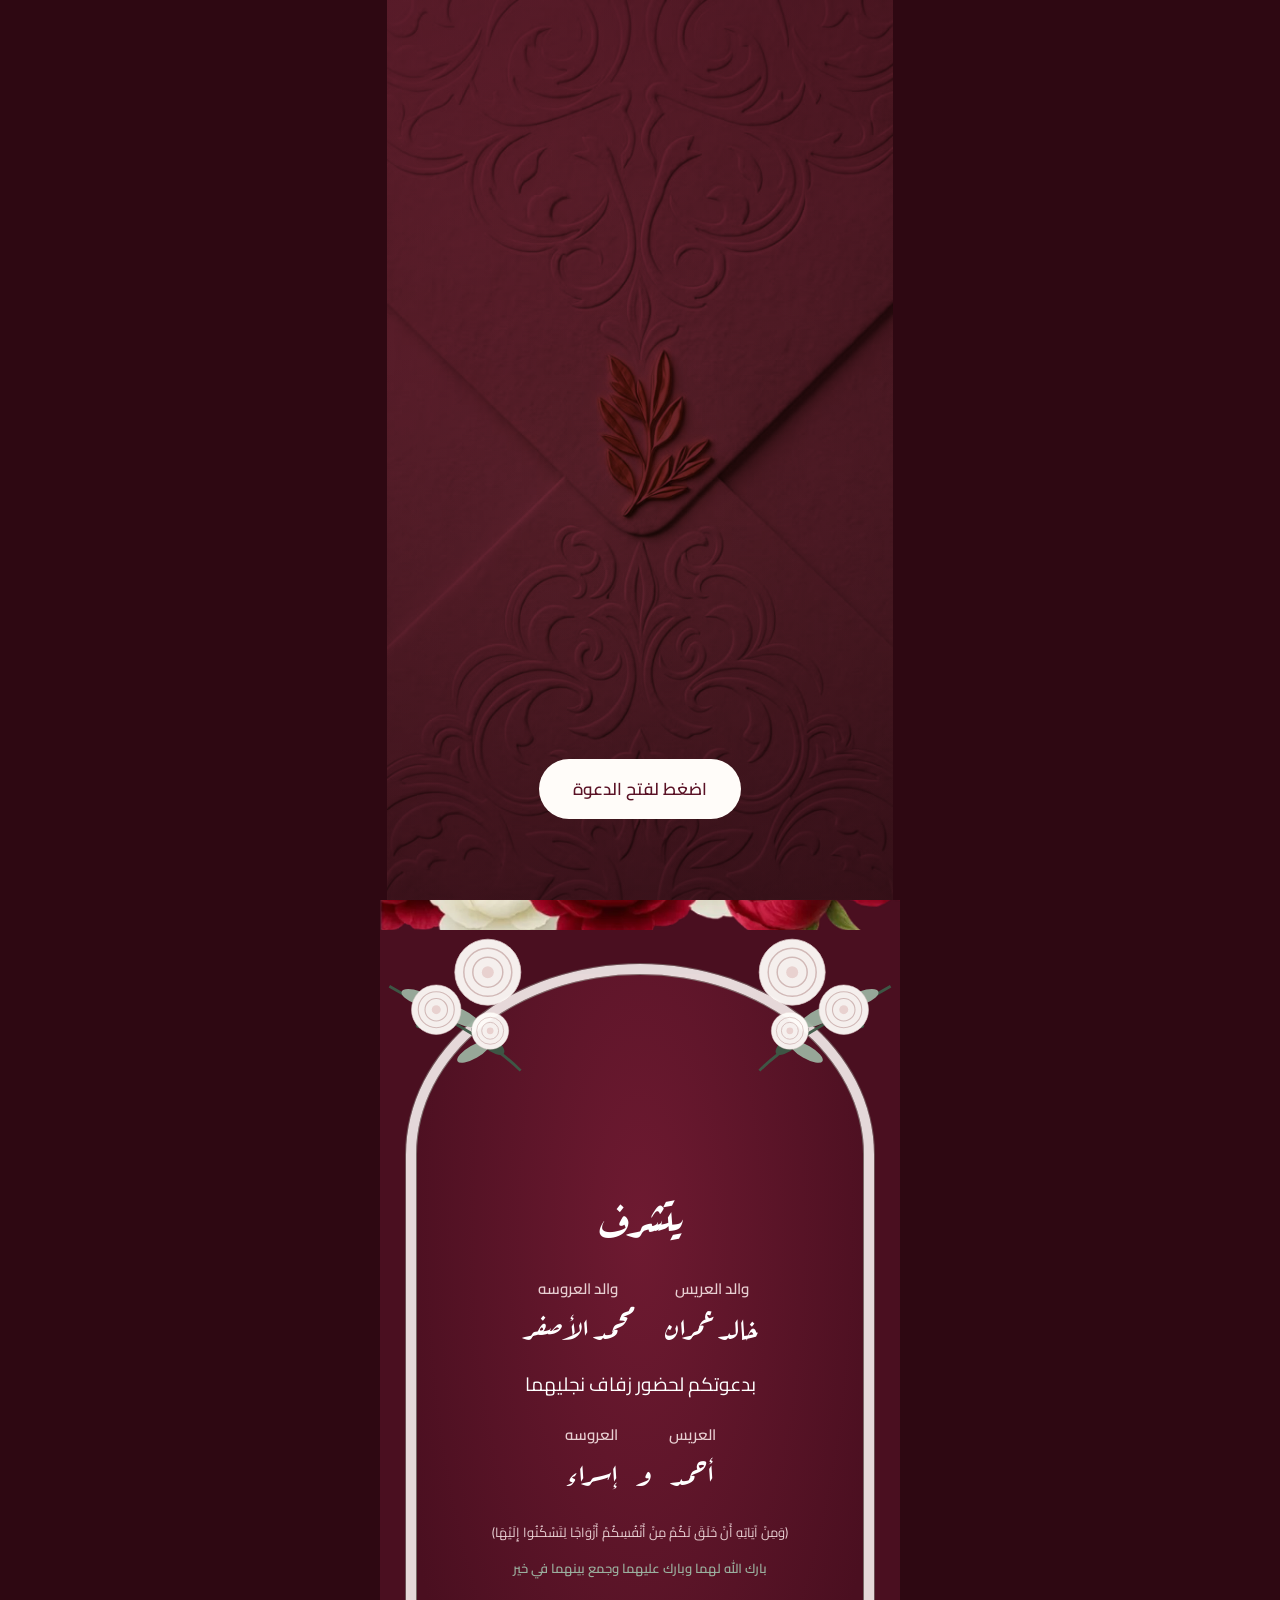
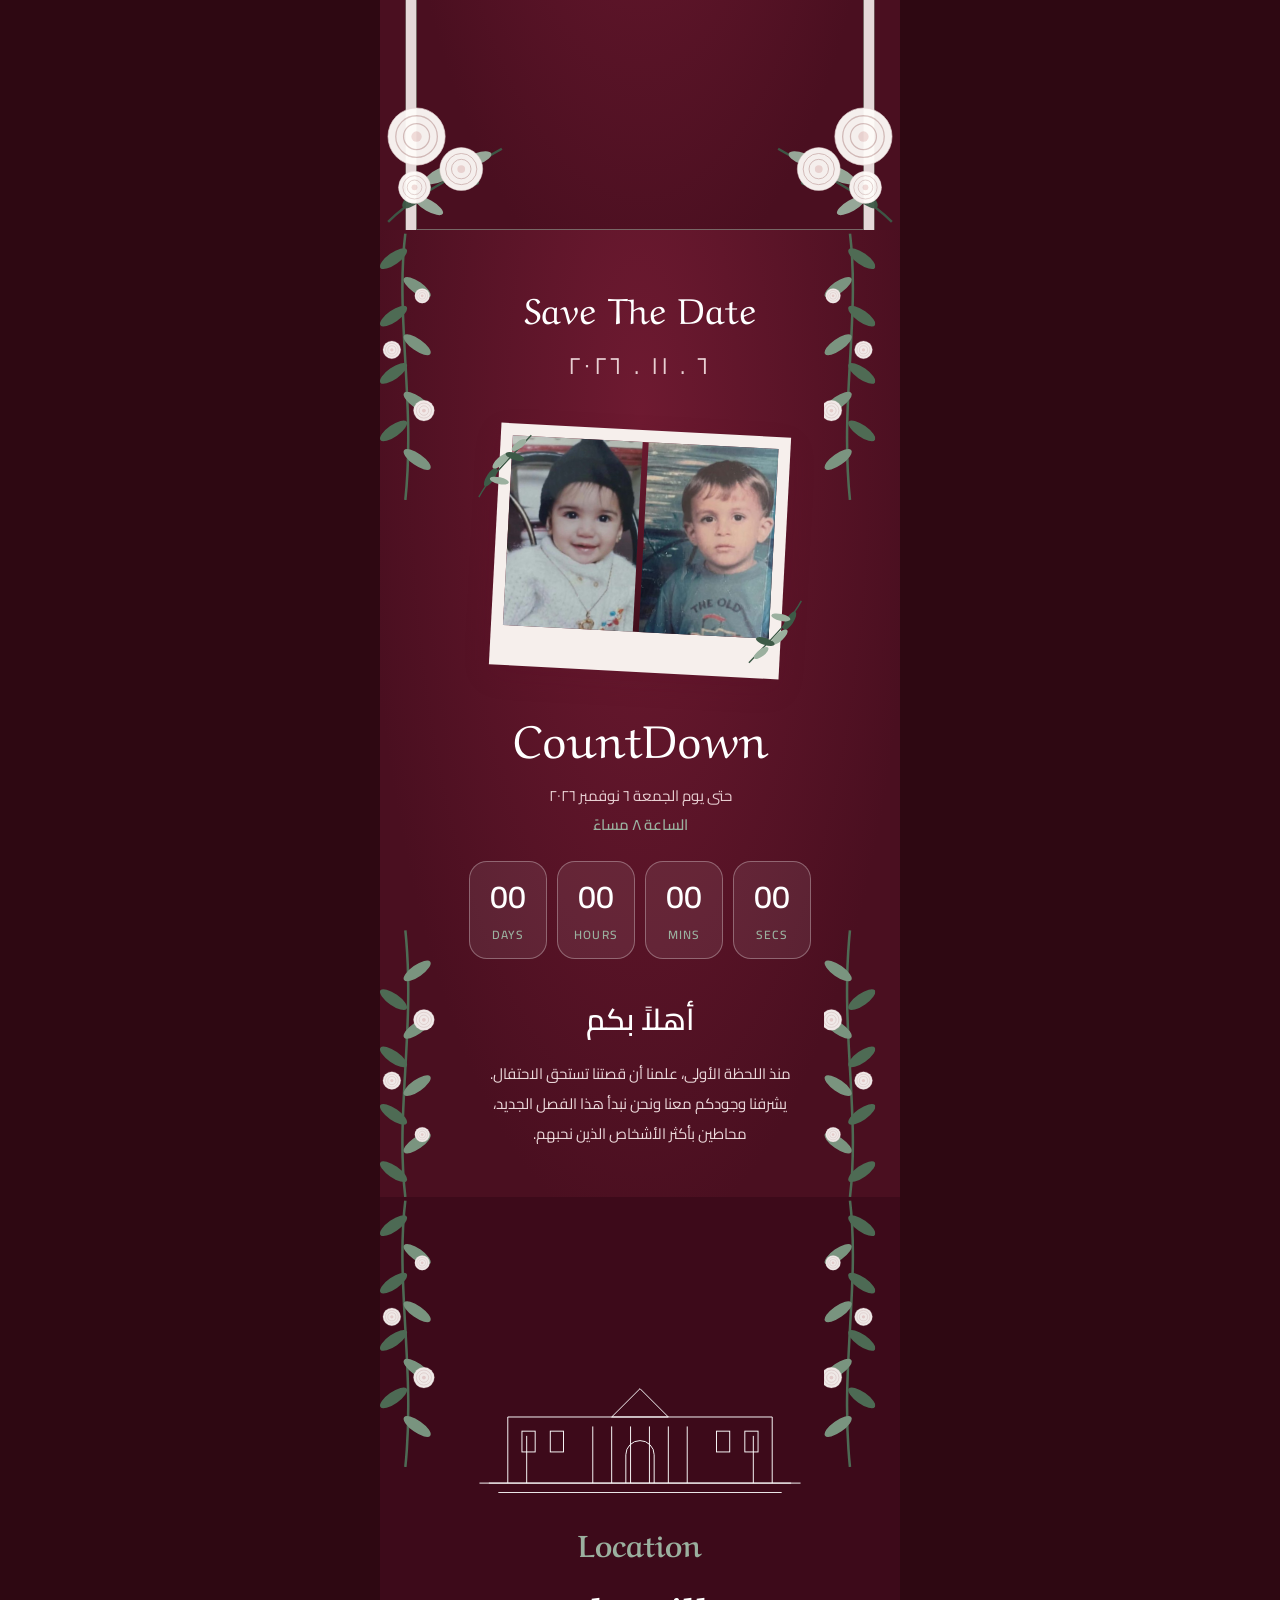
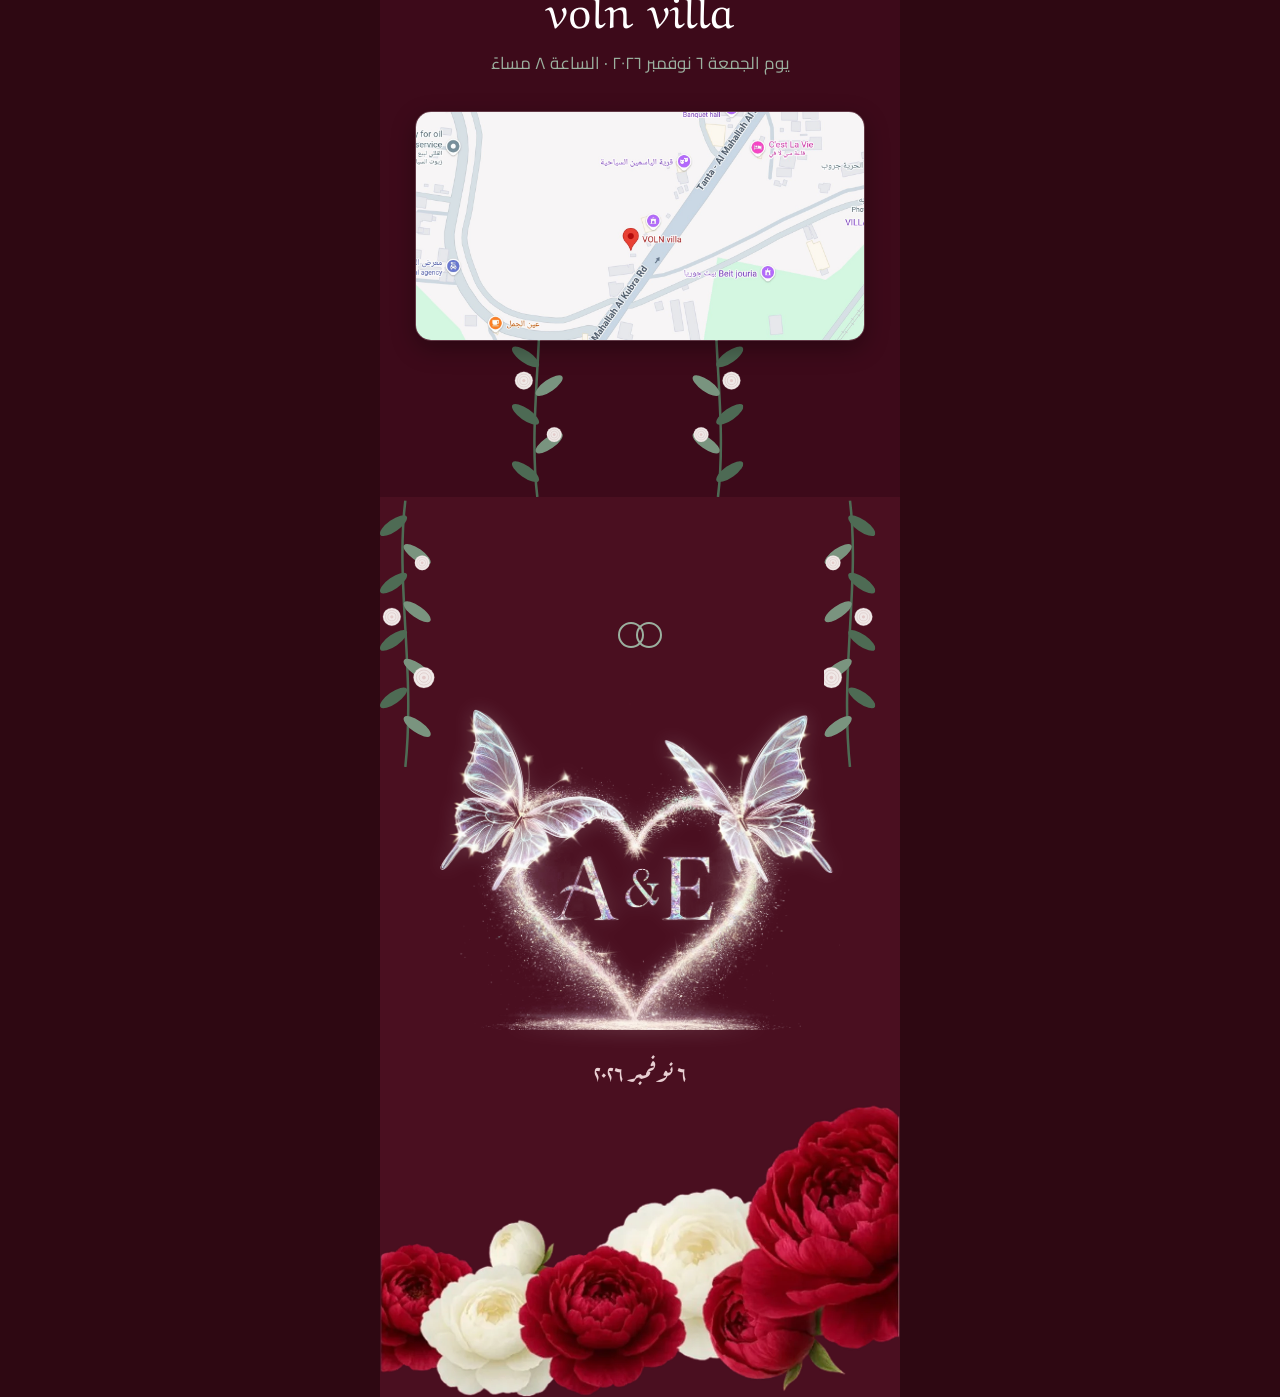
==== commit 5cc28e3e: "fix" ====
--- a/index.html
+++ b/index.html
@@ -7,14 +7,13 @@
 <link href="https://fonts.googleapis.com/css2?family=Aref+Ruqaa:wght@400;700&family=Cairo:wght@300;400;600&family=Playfair+Display:ital@1&display=swap" rel="stylesheet">
 <link rel="stylesheet" href="css/style.css">   
 <meta property="og:title" content="Ahmed & Esraa" />
-<meta property="og:description" content="We invite you to the wedding of Ahmed & Esraa" />
+<meta property="og:description" content="We invite you to the wedding of Ahmed & Esraa | Friday, November 6, 2026" />
 <meta property="og:url" content="https://ahmed-esraa-weddingg.vercel.app/" />
 <meta property="og:type" content="website" />
 <meta property="og:image" content="https://ahmed-esraa-weddingg.vercel.app/preview.jpg" />
 <meta property="og:image:type" content="image/jpeg" />
 <meta property="og:image:width" content="1200" />
-<meta property="og:image:height" content="600" />
-<meta name="description" content="We invite you to the wedding of Ahmed & Esraa" />
+<meta property="og:image:height" content="600" />>
 <meta name="twitter:card" content="summary_large_image">
 <meta name="twitter:image" content="https://ahmed-esraa-weddingg.vercel.app/preview.jpg">
 </head>
@@ -28,7 +27,7 @@
 </defs></svg>
 
 <div id="env"><div class="box">
-<video id="ev" src="assets/envelope.mp4" poster="assets/envelope-poster.jpg" muted playsinline preload="auto"></video>
+<video id="ev" src="./envelope.mp4" poster="./envelope-poster.jpg" muted playsinline preload="auto"></video>
 <div class="tint"></div><div class="tint2"></div>
 <button id="openBtn">اضغط لفتح الدعوة</button></div></div>
 
@@ -37,7 +36,7 @@
 <button id="as" aria-label="تمرير تلقائي" aria-pressed="false" style="position:fixed;z-index:40;bottom:calc(20px + env(safe-area-inset-bottom,0px));width:56px;height:56px;border-radius:50%;border:0;background:var(--paper);color:var(--w5);display:grid;place-items:center;cursor:pointer;box-shadow:0 4px 18px rgba(0,0,0,.25)"><svg id="ai" width="24" height="24" viewBox="0 0 24 24" fill="none" stroke="currentColor" stroke-width="1.8" stroke-linecap="round" stroke-linejoin="round"></svg></button>
 <main class="col">
 <section id="hero">
-<video id="hv" src="assets/hero.mp4" muted loop playsinline preload="auto"></video><div class="ov"></div>
+<video id="hv" src="./hero.mp4" muted loop playsinline preload="auto"></video><div class="ov"></div>
 <div class="in">
 <div class="bis ruq h1" style="--i:0">بِسْمِ اللَّهِ الرَّحْمَٰنِ الرَّحِيمِ</div>
 <div class="sub h1" style="--i:1">نتشرف بدعوتكم لحفل زفافنا</div>
@@ -48,7 +47,7 @@
 <div class="rule h1" style="--i:6">★</div>
 <div class="dt ruq h1" style="--i:7">٦ نوفمبر ٢٠٢٦</div>
 
-</div><img class="pe" id="pe1" src="assets/flowers.webp" alt=""></section>
+</div><img class="pe" id="pe1" src="./flowers.webp" alt=""></section>
 
 <section id="inv">
 <div class="arch"></div>
@@ -68,7 +67,7 @@
 
 <section id="cd"><svg class="br t l" viewBox="0 0 90 320" aria-hidden="true"><use href="#branch" style="transform:scale(1,-1);transform-box:fill-box;transform-origin:center"/></svg><svg class="br t r" viewBox="0 0 90 320" aria-hidden="true"><use href="#branch" style="transform:scale(-1,-1);transform-box:fill-box;transform-origin:center"/></svg><svg class="br b l" viewBox="0 0 90 320" aria-hidden="true"><use href="#branch" style="transform:scale(1,1);transform-box:fill-box;transform-origin:center"/></svg><svg class="br b r" viewBox="0 0 90 320" aria-hidden="true"><use href="#branch" style="transform:scale(-1,1);transform-box:fill-box;transform-origin:center"/></svg>
 <div class="sv ruq">Save The Date </div><div class="sd" dir="ltr">٦ . ١١ . ٢٠٢٦</div>
-<div class="pol"><div class="f"><div class="ph"><img src="assets/ahmed.jpg" alt="أحمد"><img src="assets/esraa.jpg" alt="إسراء"></div></div>
+<div class="pol"><div class="f"><div class="ph"><img src="./ahmed.jpg" alt="أحمد"><img src="./esraa.jpg" alt="إسراء"></div></div>
 <svg style="top:-34px;left:-34px;transform:rotate(-20deg)"><use href="#sprig"/></svg>
 <svg style="bottom:-30px;right:-34px;transform:rotate(160deg)"><use href="#sprig"/></svg></div>
 <div class="cdt cdt-a"> CountDown  </div>
@@ -91,7 +90,7 @@
 
 <section id="end"><svg class="br t l" viewBox="0 0 90 320" aria-hidden="true"><use href="#branch" style="transform:scale(1,-1);transform-box:fill-box;transform-origin:center"/></svg><svg class="br t r" viewBox="0 0 90 320" aria-hidden="true"><use href="#branch" style="transform:scale(-1,-1);transform-box:fill-box;transform-origin:center"/></svg><svg class="br b l" viewBox="0 0 90 320" aria-hidden="true"><use href="#branch" style="transform:scale(1,1);transform-box:fill-box;transform-origin:center"/></svg><svg class="br b r" viewBox="0 0 90 320" aria-hidden="true"><use href="#branch" style="transform:scale(-1,1);transform-box:fill-box;transform-origin:center"/></svg>
 <div class="rings rv"><i></i><i></i></div>
-<img class="bf rv" src="assets/butterfly-heart.webp" alt="A &amp; E">
+<img class="bf rv" src="./butterfly-heart.webp" alt="A &amp; E">
 <div class="edt ruq rv" style="font-size:24px">٦ نوفمبر ٢٠٢٦</div>
 <img class="pe" id="pe2" alt="">
 </section>
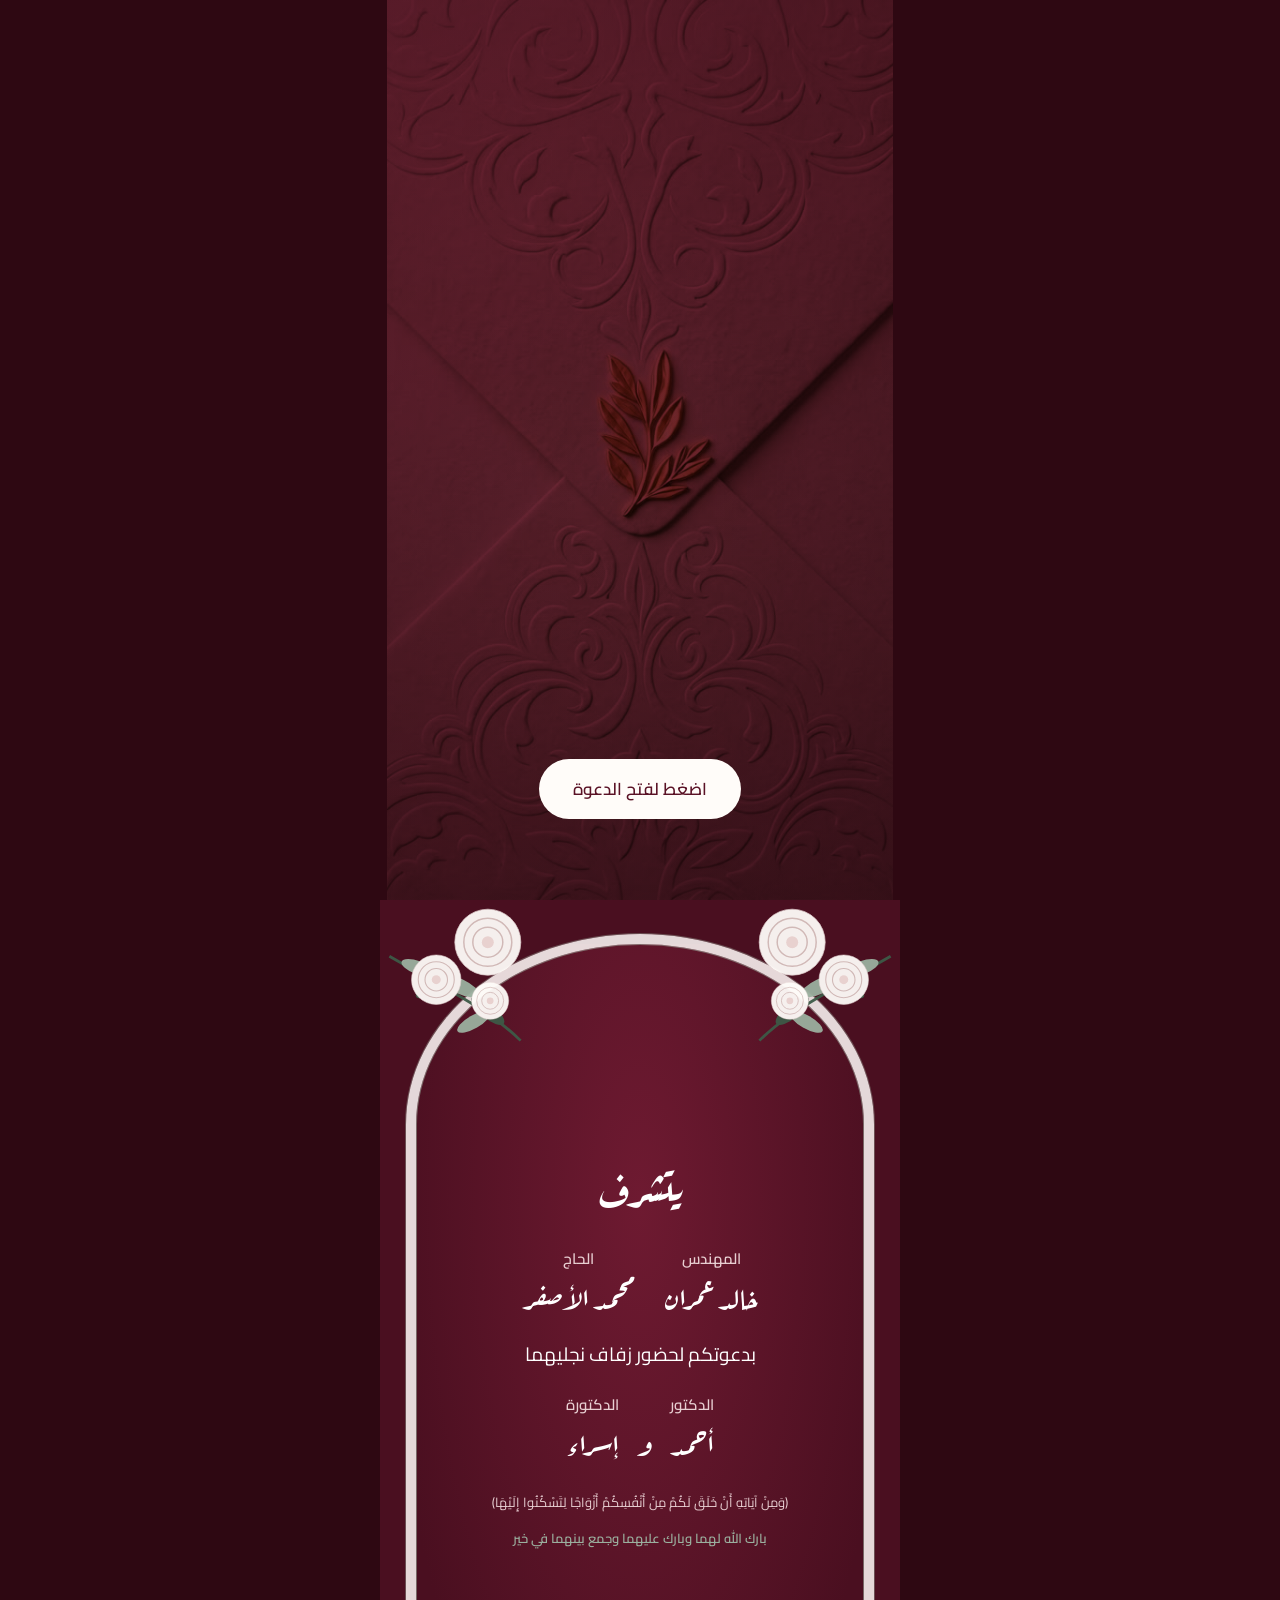
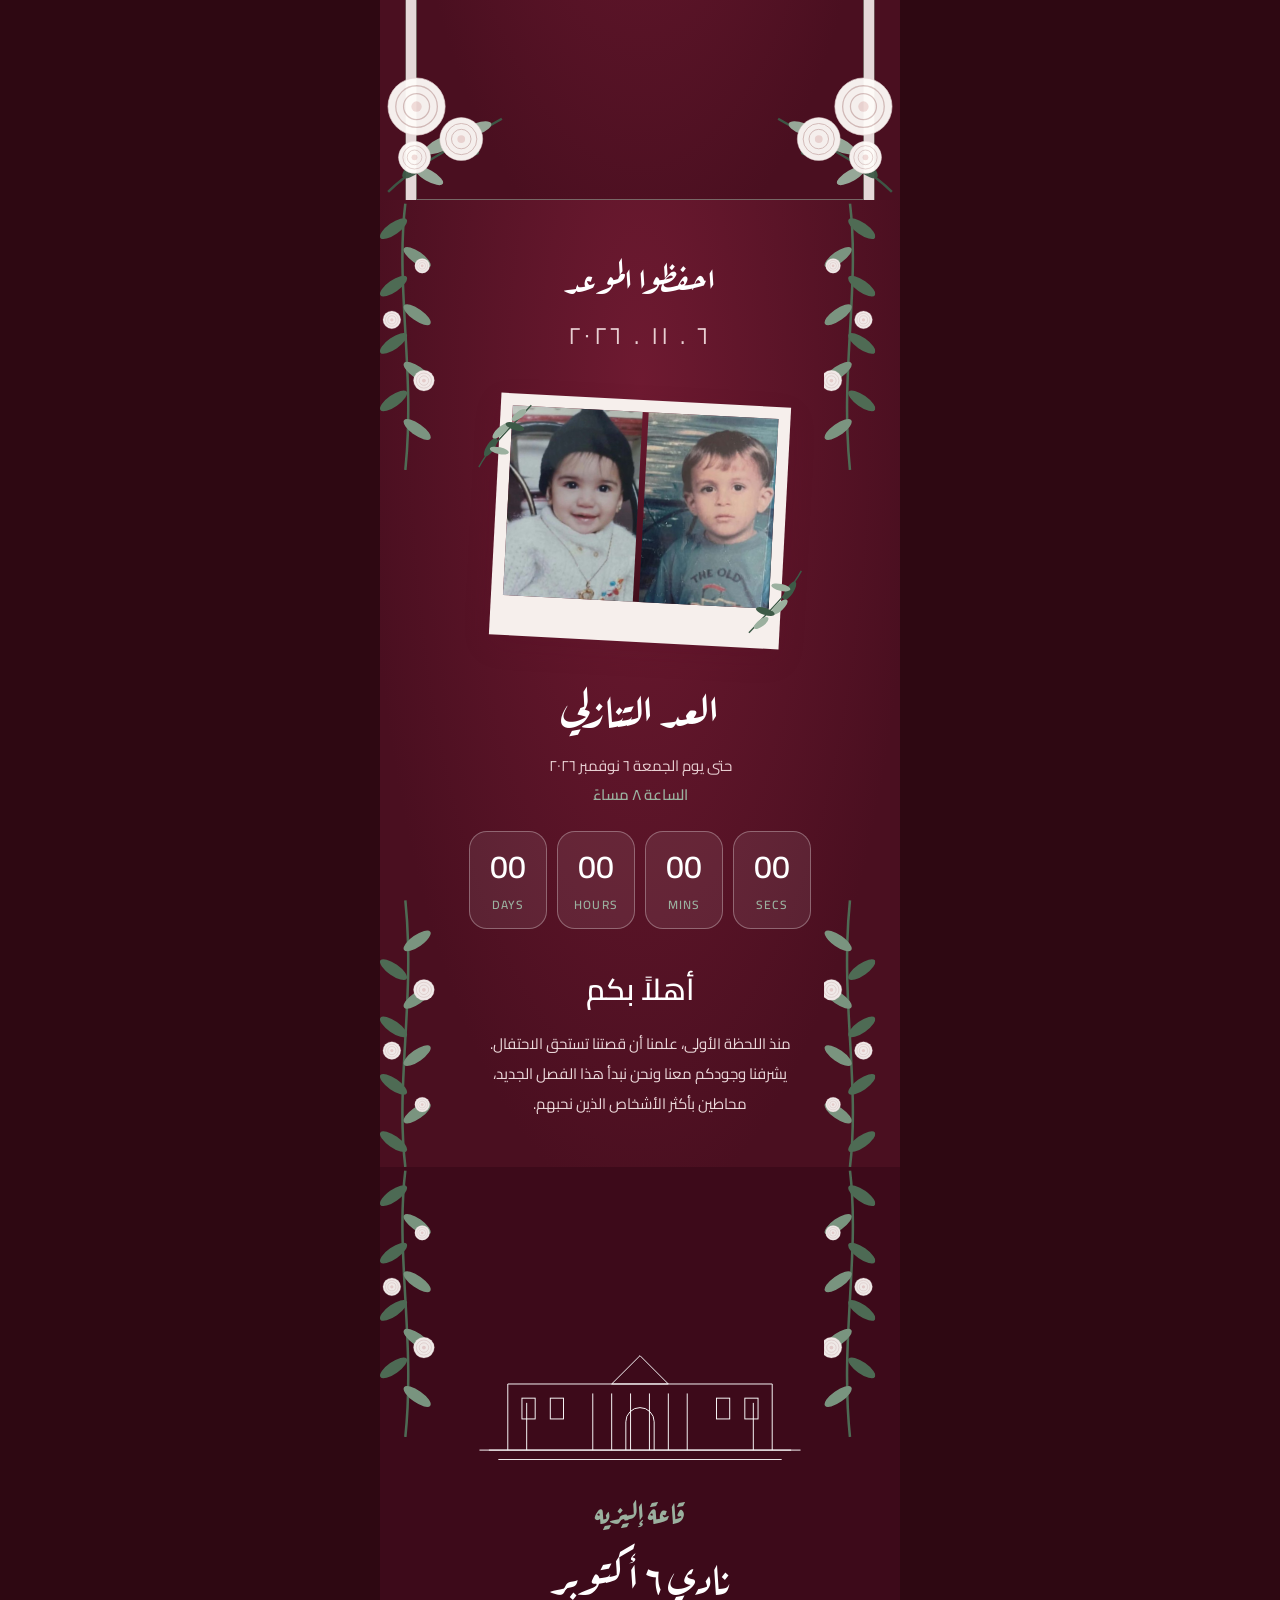
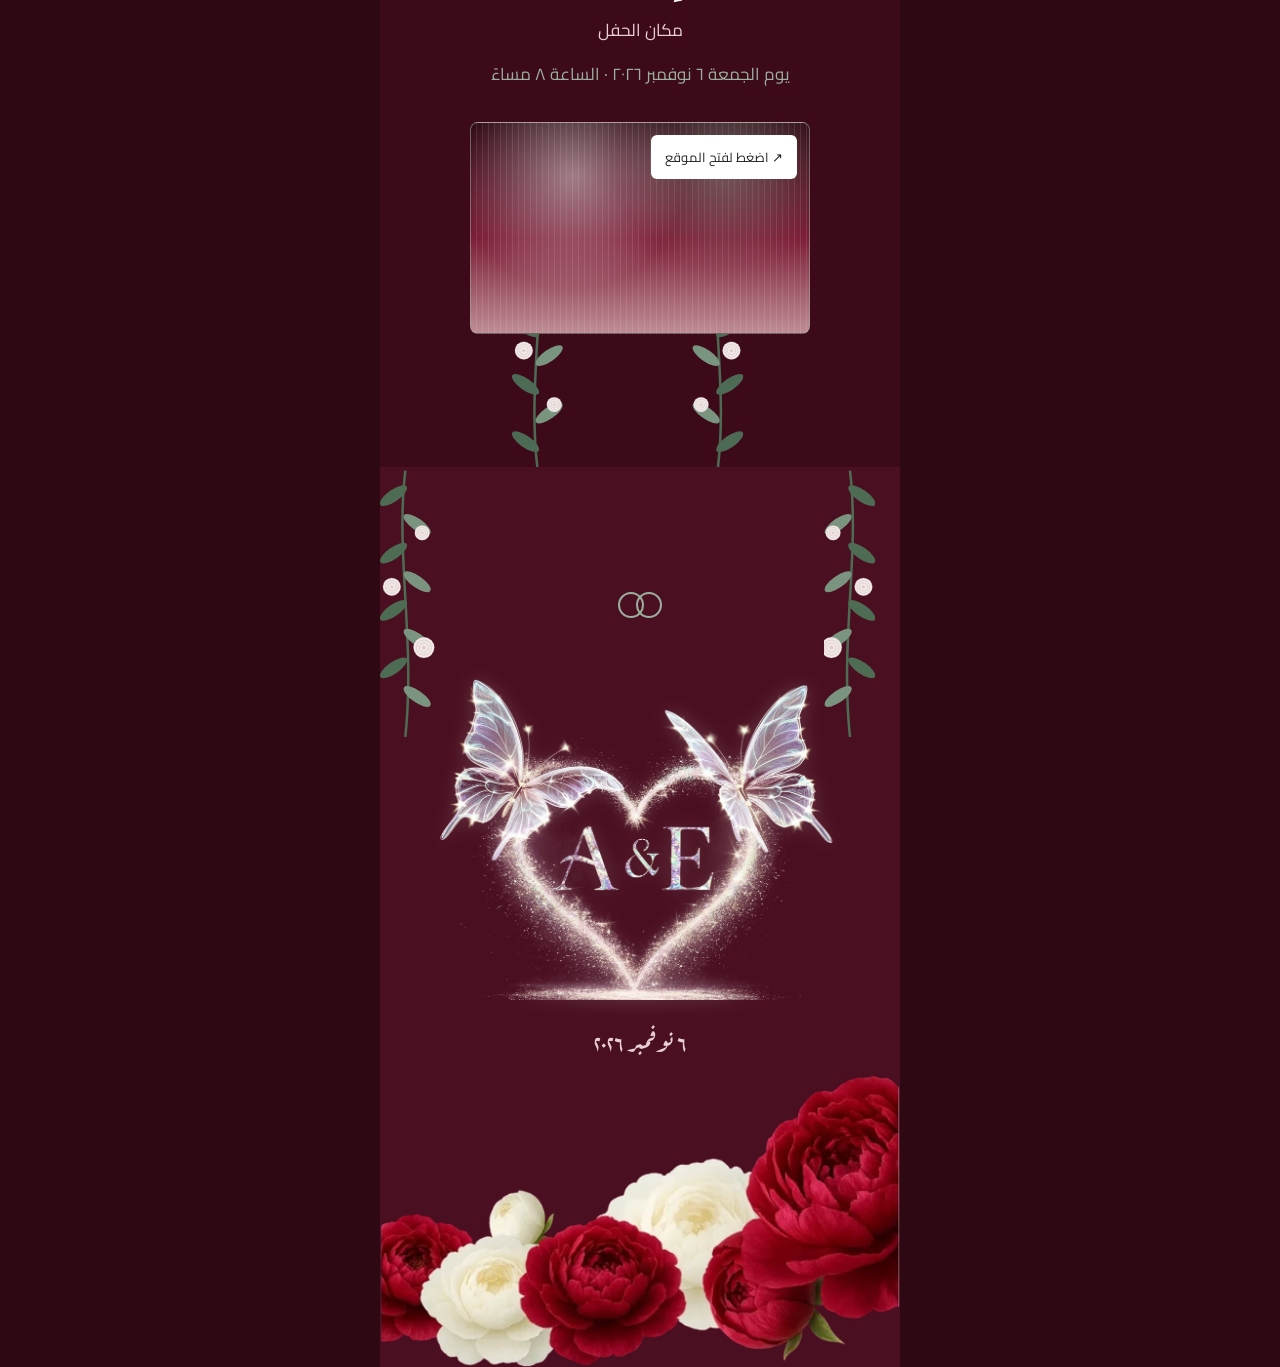
==== commit 3a7aa665: "fix" ====
--- a/index.html
+++ b/index.html
@@ -5,21 +5,21 @@
 <meta name="viewport" content="width=device-width, initial-scale=1, viewport-fit=cover">
 <title>دعوة زفاف أحمد وإسراء</title>
 <link href="https://fonts.googleapis.com/css2?family=Aref+Ruqaa:wght@400;700&family=Cairo:wght@300;400;600&family=Playfair+Display:ital@1&display=swap" rel="stylesheet">
-<link rel="stylesheet" href="css/style.css">   
-<meta property="og:title" content="Ahmed & Esraa" />
-<meta property="og:description" content="We invite you to the wedding of Ahmed & Esraa | Friday, November 6, 2026" />
-<meta property="og:url" content="https://ahmed-esraa-weddingg.vercel.app/" />
-<meta property="og:type" content="website" />
-<meta property="og:image" content="https://ahmed-esraa-weddingg.vercel.app/preview.jpg" />
-<meta property="og:image:type" content="image/jpeg" />
-<meta property="og:image:width" content="1200" />
-<meta property="og:image:height" content="600" />>
+<link rel="stylesheet" href="style.css">
+<meta name="description" content="We invite you to the wedding of Ahmed &amp; Esraa">
+<meta property="og:title" content="Ahmed &amp; Esraa">
+<meta property="og:description" content="We invite you to the wedding of Ahmed &amp; Esraa | Friday, November 6, 2026">
+<meta property="og:url" content="https://ahmed-esraa-weddingg.vercel.app/">
+<meta property="og:type" content="website">
+<meta property="og:image" content="https://ahmed-esraa-weddingg.vercel.app/preview2.jpg">
+<meta property="og:image:type" content="image/jpeg">
+<meta property="og:image:width" content="1200">
+<meta property="og:image:height" content="630">
 <meta name="twitter:card" content="summary_large_image">
-<meta name="twitter:image" content="https://ahmed-esraa-weddingg.vercel.app/preview.jpg">
+<meta name="twitter:image" content="https://ahmed-esraa-weddingg.vercel.app/preview2.jpg">
 </head>
-
 <body class="lock">
-    <audio id="bgm" src="./Albumaty.Com.Mahmoud.El.Esseily.Farha.mp3" loop></audio>
+<audio id="bgm" src="./Albumaty.Com.Mahmoud.El.Esseily.Farha.mp3" loop preload="auto"></audio>
 <svg width="0" height="0" style="position:absolute"><defs>
 <symbol id="rose" viewBox="0 0 100 100"><circle cx="50" cy="50" r="44" fill="#fffcf9" stroke="#e6d6d4"/><circle cx="50" cy="50" r="32" fill="none" stroke="#d9c3c0" stroke-width="2"/><circle cx="50" cy="50" r="20" fill="none" stroke="#d9c3c0" stroke-width="2"/><circle cx="50" cy="50" r="8" fill="#f1dcd9"/></symbol>
 <symbol id="sprig" viewBox="0 0 160 120"><g fill="#3d5a47"><path d="M10 110C40 80 80 60 150 20" stroke="#3d5a47" stroke-width="3" fill="none"/><ellipse cx="45" cy="78" rx="22" ry="8" transform="rotate(-40 45 78)"/><ellipse cx="75" cy="52" rx="22" ry="8" transform="rotate(-25 75 52)" fill="#9bb09f"/><ellipse cx="105" cy="52" rx="20" ry="7" transform="rotate(35 105 52)"/><ellipse cx="120" cy="32" rx="18" ry="7" transform="rotate(-20 120 32)" fill="#9bb09f"/><ellipse cx="60" cy="90" rx="20" ry="7" transform="rotate(30 60 90)" fill="#9bb09f"/></g></symbol>
@@ -27,16 +27,16 @@
 </defs></svg>
 
 <div id="env"><div class="box">
-<video id="ev" src="./envelope.mp4" poster="./envelope-poster.jpg" muted playsinline preload="auto"></video>
+<video id="ev" src="envelope.mp4" poster="envelope-poster.jpg" muted playsinline preload="auto"></video>
 <div class="tint"></div><div class="tint2"></div>
 <button id="openBtn">اضغط لفتح الدعوة</button></div></div>
 
-
+<button id="snd" aria-label="تشغيل أو إيقاف الصوت"><svg id="si" width="26" height="26" viewBox="0 0 24 24" fill="none" stroke="currentColor" stroke-width="1.6" stroke-linecap="round" stroke-linejoin="round"><path d="M3 9h4l5-4v14l-5-4H3z"/><path id="wv" d="M16 9a4 4 0 010 6M19 6a8 8 0 010 12"/></svg></button>
 
 <button id="as" aria-label="تمرير تلقائي" aria-pressed="false" style="position:fixed;z-index:40;bottom:calc(20px + env(safe-area-inset-bottom,0px));width:56px;height:56px;border-radius:50%;border:0;background:var(--paper);color:var(--w5);display:grid;place-items:center;cursor:pointer;box-shadow:0 4px 18px rgba(0,0,0,.25)"><svg id="ai" width="24" height="24" viewBox="0 0 24 24" fill="none" stroke="currentColor" stroke-width="1.8" stroke-linecap="round" stroke-linejoin="round"></svg></button>
 <main class="col">
 <section id="hero">
-<video id="hv" src="./hero.mp4" muted loop playsinline preload="auto"></video><div class="ov"></div>
+<video id="hv" src="hero.mp4" poster="hero-poster.jpg" muted loop playsinline preload="auto"></video><div class="ov"></div>
 <div class="in">
 <div class="bis ruq h1" style="--i:0">بِسْمِ اللَّهِ الرَّحْمَٰنِ الرَّحِيمِ</div>
 <div class="sub h1" style="--i:1">نتشرف بدعوتكم لحفل زفافنا</div>
@@ -47,7 +47,7 @@
 <div class="rule h1" style="--i:6">★</div>
 <div class="dt ruq h1" style="--i:7">٦ نوفمبر ٢٠٢٦</div>
 
-</div><img class="pe" id="pe1" src="./flowers.webp" alt=""></section>
+</div><img class="pe" id="pe1" src="flowers.webp" alt=""></section>
 
 <section id="inv">
 <div class="arch"></div>
@@ -57,20 +57,20 @@
 <svg class="fl" style="bottom:0;right:0;width:130px;height:130px;transform:scaleX(-1)"><use href="#flo"/></svg>
 <div class="inv rv">
 <div class="big ruq">يتشرف</div>
-<div class="pair"><div><span class="t">والد العريس</span><span class="n ruq">خالد عمران</span></div>
-<div><span class="t">والد العروسه</span><span class="n ruq">محمد الأصفر</span></div></div>
+<div class="pair"><div><span class="t">المهندس</span><span class="n ruq">خالد عمران</span></div>
+<div><span class="t">الحاج</span><span class="n ruq">محمد الأصفر</span></div></div>
 <div class="txt">بدعوتكم لحضور زفاف نجليهما</div>
-<div class="pair" style="gap:18px;align-items:flex-end"><div><span class="t">العريس</span><span class="n ruq">أحمد</span></div><span class="n ruq">و</span><div><span class="t">العروسه</span><span class="n ruq">إسراء</span></div></div>
+<div class="pair" style="gap:18px;align-items:flex-end"><div><span class="t">الدكتور</span><span class="n ruq">أحمد</span></div><span class="n ruq">و</span><div><span class="t">الدكتورة</span><span class="n ruq">إسراء</span></div></div>
 <div class="ayah">﴿وَمِنْ آيَاتِهِ أَنْ خَلَقَ لَكُمْ مِنْ أَنْفُسِكُمْ أَزْوَاجًا لِتَسْكُنُوا إِلَيْهَا﴾</div>
 <div class="dua">بارك الله لهما وبارك عليهما وجمع بينهما في خير</div>
 </div></section>
 
 <section id="cd"><svg class="br t l" viewBox="0 0 90 320" aria-hidden="true"><use href="#branch" style="transform:scale(1,-1);transform-box:fill-box;transform-origin:center"/></svg><svg class="br t r" viewBox="0 0 90 320" aria-hidden="true"><use href="#branch" style="transform:scale(-1,-1);transform-box:fill-box;transform-origin:center"/></svg><svg class="br b l" viewBox="0 0 90 320" aria-hidden="true"><use href="#branch" style="transform:scale(1,1);transform-box:fill-box;transform-origin:center"/></svg><svg class="br b r" viewBox="0 0 90 320" aria-hidden="true"><use href="#branch" style="transform:scale(-1,1);transform-box:fill-box;transform-origin:center"/></svg>
-<div class="sv ruq">Save The Date </div><div class="sd" dir="ltr">٦ . ١١ . ٢٠٢٦</div>
-<div class="pol"><div class="f"><div class="ph"><img src="./ahmed.jpg" alt="أحمد"><img src="./esraa.jpg" alt="إسراء"></div></div>
+<div class="sv ruq">احفظوا الموعد</div><div class="sd" dir="ltr">٦ . ١١ . ٢٠٢٦</div>
+<div class="pol"><div class="f"><div class="ph"><img src="ahmed.jpg" alt="أحمد"><img src="esraa.jpg" alt="إسراء"></div></div>
 <svg style="top:-34px;left:-34px;transform:rotate(-20deg)"><use href="#sprig"/></svg>
 <svg style="bottom:-30px;right:-34px;transform:rotate(160deg)"><use href="#sprig"/></svg></div>
-<div class="cdt cdt-a"> CountDown  </div>
+<div class="cdt cdt-a">العد التنازلي</div>
 <div class="until">حتى يوم الجمعة ٦ نوفمبر ٢٠٢٦<br><b>الساعة ٨ مساءً</b></div>
 <div class="boxes" id="bx"><div class="bx"><b>00</b><span>DAYS</span></div><div class="bx"><b>00</b><span>HOURS</span></div><div class="bx"><b>00</b><span>MINS</span></div><div class="bx"><b>00</b><span>SECS</span></div></div>
 <div class="wel">أهلاً بكم</div>
@@ -79,23 +79,20 @@
 
 <section id="ven"><svg class="br t l" viewBox="0 0 90 320" aria-hidden="true"><use href="#branch" style="transform:scale(1,-1);transform-box:fill-box;transform-origin:center"/></svg><svg class="br t r" viewBox="0 0 90 320" aria-hidden="true"><use href="#branch" style="transform:scale(-1,-1);transform-box:fill-box;transform-origin:center"/></svg><svg class="br b l" viewBox="0 0 90 320" aria-hidden="true"><use href="#branch" style="transform:scale(1,1);transform-box:fill-box;transform-origin:center"/></svg><svg class="br b r" viewBox="0 0 90 320" aria-hidden="true"><use href="#branch" style="transform:scale(-1,1);transform-box:fill-box;transform-origin:center"/></svg>
 <svg class="b rv" viewBox="0 0 360 170" fill="none" stroke="currentColor" stroke-width="1"><path d="M20 160h320M40 160v-70h280v70M150 90l30-30 30 30M150 90h60M130 160v-60M230 160v-60M150 160v-60M210 160v-60M170 160v-60M190 160v-60M60 160v-50M300 160v-50M10 160h340M30 170h300"/><path d="M165 160v-30a15 15 0 0130 0v30"/><g><rect x="55" y="105" width="14" height="22"/><rect x="85" y="105" width="14" height="22"/><rect x="261" y="105" width="14" height="22"/><rect x="291" y="105" width="14" height="22"/></g></svg>
-<div class="vn ruq rv"> Location </div>
-<div class="vc ruq rv"> voln villa </div>
-
-<div class="vl rv" style="color:var(--sage)">يوم الجمعة ٦ نوفمبر ٢٠٢٦ · الساعة ٨ مساءً</div>
-<a class="map-link-card rv" href="https://maps.app.goo.gl/HVQM5vEbZ224rzEf6?g_st=iw" target="_blank" rel="noopener">
-    <img src="./Screenshot 2026-10-09 035436.jpg" alt="خريطة الموقع" class="map-img">
-</a>
+<div class="vn ruq rv">قاعة إليزيه</div>
+<div class="vc ruq rv">نادي ٦ أكتوبر</div>
+<div class="vl rv">مكان الحفل</div><div class="vl rv" style="color:var(--sage)">يوم الجمعة ٦ نوفمبر ٢٠٢٦ · الساعة ٨ مساءً</div>
+<a class="ph2 rv" href="https://maps.app.goo.gl/HVQM5vEbZ224rzEf6?g_st=iw" target="_blank" rel="noopener"><span>↗ اضغط لفتح الموقع</span></a>
 </section>
 
 <section id="end"><svg class="br t l" viewBox="0 0 90 320" aria-hidden="true"><use href="#branch" style="transform:scale(1,-1);transform-box:fill-box;transform-origin:center"/></svg><svg class="br t r" viewBox="0 0 90 320" aria-hidden="true"><use href="#branch" style="transform:scale(-1,-1);transform-box:fill-box;transform-origin:center"/></svg><svg class="br b l" viewBox="0 0 90 320" aria-hidden="true"><use href="#branch" style="transform:scale(1,1);transform-box:fill-box;transform-origin:center"/></svg><svg class="br b r" viewBox="0 0 90 320" aria-hidden="true"><use href="#branch" style="transform:scale(-1,1);transform-box:fill-box;transform-origin:center"/></svg>
 <div class="rings rv"><i></i><i></i></div>
-<img class="bf rv" src="./butterfly-heart.webp" alt="A &amp; E">
+<img class="bf rv" src="butterfly-heart.webp" alt="A &amp; E">
 <div class="edt ruq rv" style="font-size:24px">٦ نوفمبر ٢٠٢٦</div>
 <img class="pe" id="pe2" alt="">
 </section>
 </main>
 
-<script src="js/script.js"></script>
+<script src="script.js"></script>
 </body>
 </html>
--- a/style.css
+++ b/style.css
@@ -0,0 +1,156 @@
+:root{--w9:#2e0812;--w7:#5a1226;--w5:#7d1f38;--blush:#f6efec;--paper:#fffcf9;--green:#3d5a47;--sage:#9bb09f;--ink:#2a1218;--mute:#6b4a52;--line:#e6d6d4;
+box-sizing:border-box;padding-top:env(safe-area-inset-top,0px);padding-bottom:env(safe-area-inset-bottom,0px)}
+:root:not([data-theme="light"]){}
+html{height:100%;scroll-padding-top:env(safe-area-inset-top,0px);scroll-behavior:smooth}
+*{box-sizing:border-box;margin:0}
+body{min-height:100%;background:var(--w9);font-family:Cairo,sans-serif;color:var(--ink);overflow-x:hidden}
+body.lock{overflow:hidden}
+.col{width:min(100%,520px);margin:0 auto;position:relative}
+section{min-height:100svh;position:relative;overflow:hidden;display:flex;flex-direction:column;align-items:center;justify-content:center;text-align:center;padding:48px 24px}
+.ruq{font-family:'Aref Ruqaa',serif}
+/* envelope */
+#env{position:fixed;inset:0;z-index:50;background:var(--w9);display:flex;justify-content:center;transition:opacity 1.2s ease,visibility 1.2s}
+#env.out{opacity:0;visibility:hidden}
+#env .box{position:relative;height:100%;aspect-ratio:9/16;max-width:100%}
+#env video,#env .tint{position:absolute;inset:0;width:100%;height:100%;object-fit:cover}
+#env .tint{background:linear-gradient(160deg,#7d1f38,#4a0f20);mix-blend-mode:multiply;opacity:.92;pointer-events:none}
+#env .tint2{position:absolute;inset:0;background:radial-gradient(circle at 50% 55%,rgba(155,176,159,.0),rgba(46,8,18,.45));pointer-events:none}
+#openBtn{position:absolute;left:50%;bottom:calc(9% + env(safe-area-inset-bottom,0px));transform:translateX(-50%);background:var(--paper);color:var(--w7);border:0;border-radius:40px;padding:14px 34px;font:600 17px Cairo;cursor:pointer;animation:pulse 2.4s ease-in-out infinite;white-space:nowrap}
+#openBtn:focus-visible{outline:2px solid var(--sage);outline-offset:4px}
+@keyframes pulse{50%{transform:translateX(-50%) scale(1.05);box-shadow:0 0 0 12px rgba(255,255,255,.12)}}
+/* hero */
+#hero{color:#fff;background:var(--w9);padding:0}
+#hero video{position:absolute;inset:0;width:100%;height:100%;object-fit:cover}
+#hero .ov{position:absolute;inset:0;background:linear-gradient(180deg,rgba(0,0,0,.38),rgba(0,0,0,0) 30%,rgba(0,0,0,0) 62%,rgba(0,0,0,.5))}
+#hero .in{position:relative;display:flex;flex-direction:column;align-items:center;gap:14px;padding:40px 20px}
+.h1{opacity:0;transform:translateY(18px)}
+body.go .h1{animation:up 1.1s cubic-bezier(.2,.7,.2,1) forwards;animation-delay:calc(var(--i)*.35s + .4s)}
+@keyframes up{to{opacity:1;transform:none}}
+.bis{font-size:28px}
+.sub{font-size:17px;letter-spacing:.04em;font-weight:300}
+.rule{display:flex;align-items:center;gap:10px;width:250px;color:var(--sage)}
+.rule::before,.rule::after{content:"";flex:1;height:1px;background:rgba(255,255,255,.4)}
+.nm{font-size:clamp(54px,17vw,84px);line-height:1.15;text-shadow:0 3px 18px rgba(46,8,18,.6)}
+.amp{font-family:'Playfair Display',serif;font-style:italic;font-size:26px;color:var(--sage)}
+.dt{font-size:26px;margin-top:6px}
+.arrow{width:38px;height:38px;border:1px solid rgba(255,255,255,.6);border-radius:50%;display:grid;place-items:center;color:#fff;text-decoration:none;margin-top:10px;animation:bob 2s infinite}
+@keyframes bob{50%{transform:translateY(6px)}}
+#snd{position:fixed;z-index:40;bottom:calc(20px + env(safe-area-inset-bottom,0px));inset-inline-start:max(16px,calc(50% - 244px));width:56px;height:56px;border-radius:50%;border:0;background:var(--paper);color:var(--w5);display:grid;place-items:center;cursor:pointer;box-shadow:0 4px 18px rgba(0,0,0,.25);opacity:0;visibility:hidden;transition:.6s}
+#as{opacity:0;visibility:hidden;transition:.6s;inset-inline-start:auto;inset-inline-end:max(16px,calc(50% - 244px))}body.go #snd,body.go #as{opacity:1;visibility:visible}
+#snd:focus-visible{outline:2px solid var(--green);outline-offset:3px}
+/* invitation */
+#inv{background:linear-gradient(var(--blush),var(--blush))}
+.arch{position:absolute;inset:34px 26px 0;border-radius:50% 50% 0 0/22% 22% 0 0;background:radial-gradient(ellipse at 50% 30%,var(--paper),var(--blush) 80%);border:10px solid var(--paper);border-bottom:0;box-shadow:inset 0 0 0 1px var(--line),0 0 0 1px var(--line)}
+.fl{position:absolute;width:150px;opacity:.95}
+.inv{position:relative;display:flex;flex-direction:column;align-items:center;gap:12px;max-width:340px}
+.inv .big{font-size:46px;color:var(--w7);margin-bottom:10px}
+.pair{display:flex;gap:30px;justify-content:center}
+.pair div{display:flex;flex-direction:column;align-items:center}
+.t{font-size:15px;font-weight:600;color:var(--mute)}
+.n{font-size:30px;color:var(--w7);line-height:1.5}
+.txt{font-size:19px;margin:6px 0}
+.ayah{font-size:13px;color:var(--mute);margin-top:14px;line-height:1.9}
+.dua{font-size:13px;color:var(--green);font-weight:600}
+/* countdown */
+#cd{background:var(--blush);gap:6px}
+.sd{font-family:'Playfair Display',serif;font-size:22px;letter-spacing:.18em;color:var(--mute)}
+.pol{position:relative;width:min(290px,84vw);margin:36px 0 22px;transform:rotate(3deg)}
+.pol .f{background:#efe3dc;padding:12px 12px 40px;box-shadow:0 10px 26px rgba(90,18,38,.18)}
+.pol .ph img{width:100%;height:100%;object-fit:cover;display:block}.pol .ph{aspect-ratio:1.4;gap:6px;grid-template-columns:1fr 1fr;background:linear-gradient(145deg,var(--w5),var(--w9));display:grid;place-items:center;color:var(--paper);font-size:60px}
+.pol svg{position:absolute;width:78px}
+.cdt{font-family:'Playfair Display',serif;font-style:italic;font-size:44px;color:var(--w5)}
+.cdt-a{font-family:'Aref Ruqaa';font-style:normal;font-size:46px}
+.until{font-size:15px;color:var(--mute);margin:4px 0 16px}
+.boxes{display:flex;gap:10px;direction:ltr}
+.bx{width:78px;padding:14px 0 10px;background:var(--paper);border:1px solid var(--line);border-radius:18px}
+.bx b{display:block;font-family:'Playfair Display',serif;font-style:italic;font-weight:400;font-size:34px;color:var(--ink)}
+.bx span{font-size:13px;color:var(--w5)}
+.wel{font-size:30px;font-weight:600;margin:26px 0 6px;color:var(--ink)}
+.wp{font-size:15px;line-height:2;color:var(--mute);max-width:340px}
+/* venue */
+#ven{background:var(--paper);gap:12px}
+#ven svg.b{width:min(340px,90%);color:var(--w7)}
+.vn{font-size:30px;font-weight:600;color:var(--w5);margin-top:14px}
+.vc{font-size:44px;color:var(--w5);line-height:1.3}
+.vl{font-size:17px;color:var(--mute)}
+.ph2{position:relative;width:min(340px,100%);aspect-ratio:1.6;border-radius:8px;margin-top:20px;overflow:hidden;background:repeating-linear-gradient(90deg,transparent 0 5px,rgba(255,255,255,.1) 5px 6px),linear-gradient(180deg,var(--w9),var(--w5) 55%,#e9d6d3 130%);display:block}
+.ph2::after{content:"";position:absolute;inset:0;background:radial-gradient(circle at 30% 25%,rgba(255,255,255,.45),transparent 40%),radial-gradient(circle at 75% 20%,rgba(155,176,159,.45),transparent 35%)}
+.ph2 span{position:absolute;top:12px;inset-inline-start:12px;z-index:2;background:#fff;color:#222;font-size:13px;padding:10px 14px;border-radius:6px}
+.ph2:focus-visible{outline:3px solid var(--green)}
+/* end */
+#end{background:var(--paper);gap:22px}
+.rings{display:flex;color:var(--sage)}
+.rings i{width:26px;height:26px;border:2px solid currentColor;border-radius:50%;margin-inline:-4px}
+.mono{font-size:150px;line-height:1;color:var(--w5)}
+.edt{font-size:19px;color:var(--mute)}
+.cor{position:absolute;bottom:0;width:150px}
+.cor.l{left:0}.cor.r{right:0;transform:scaleX(-1)}
+
+section:not(#hero){color:#fff}
+#inv{background:#4a0f20}
+#cd{background:radial-gradient(ellipse at 50% 20%,#6e1a31,#4a0f20 75%)}
+#ven{background:#3d0a1a}
+#end{background:#4a0f20}
+.arch{background:radial-gradient(ellipse at 50% 30%,#6e1a31,#4a0f20 80%);border-color:rgba(255,252,249,.85);box-shadow:inset 0 0 0 1px rgba(155,176,159,.55),0 0 0 1px rgba(155,176,159,.4)}
+.inv .big,.n,.cdt,.wel,.vc,.mono{color:#fff}
+.t,.ayah,.sd,.until,.vl,.edt{color:#e8cfd2}
+.dua,.vn,.bx span{color:var(--sage)}
+.wp{color:#ecd9db}
+.bx{background:rgba(255,255,255,.08);border-color:rgba(255,255,255,.3)}
+.bx b{color:#fff}
+#ven svg.b{color:#fff}
+.ph2{border:1px solid rgba(155,176,159,.55)}
+.pol .f{background:#f6efec}
+
+.br{position:absolute;width:76px;height:270px;opacity:.92;pointer-events:none;z-index:0;animation:sway 7s ease-in-out infinite}
+.br.t{top:0;transform-origin:50% 0}.br.b{bottom:0;transform-origin:50% 100%}.br.l{left:0}.br.r{right:0;animation-delay:-3s}
+@keyframes sway{50%{transform:rotate(2.5deg)}}
+#cd>*:not(.br),#ven>*:not(.br),#end>.rv{position:relative}
+.sd{font-family:Cairo,sans-serif;font-size:24px;letter-spacing:.14em}
+.sv{font-size:36px;color:#fff;margin-bottom:2px}
+.bx b{font-family:Cairo,sans-serif;font-style:normal;font-weight:600;font-size:32px;letter-spacing:0;line-height:1.3}
+.until{line-height:1.9}.until b{color:var(--sage);font-weight:600}
+
+#hero{justify-content:flex-start}
+#hero .in{z-index:3;gap:10px;padding:46px 20px 0}
+#hero::after{content:"";position:absolute;left:0;right:0;bottom:0;height:42%;background:linear-gradient(transparent,#4a0f20 82%);z-index:1;pointer-events:none}
+.pe{position:absolute;left:0;bottom:-3%;width:104%;max-width:none;z-index:2;pointer-events:none}
+#hero .ov{background:linear-gradient(180deg,rgba(30,4,12,.5),rgba(30,4,12,.24) 35%,rgba(30,4,12,.3) 65%,rgba(30,4,12,.5))}
+#hero .nm{font-size:clamp(46px,13.5vw,68px);line-height:1.2;text-shadow:0 2px 3px rgba(40,6,16,.65),0 6px 26px rgba(40,6,16,.9)}
+#hero .amp{color:#fff;font-size:34px;text-shadow:0 2px 6px rgba(40,6,16,.8)}
+#hero .bis,#hero .sub,#hero .dt{text-shadow:0 2px 10px rgba(40,6,16,.85)}
+#hero .rule{color:#fff;filter:drop-shadow(0 1px 4px rgba(40,6,16,.7))}
+#end{padding-bottom:230px}#end .br.b{display:none}#end .pe{bottom:0;width:100%}
+.mono{display:flex;align-items:center;justify-content:center;gap:4px;font-size:inherit;line-height:1}
+.ini{font-family:Cairo,sans-serif;font-weight:600;font-size:78px;color:#fff;line-height:1}
+.hb{width:124px;height:auto;animation:beat 2.4s ease-in-out infinite}
+@keyframes beat{50%{transform:scale(1.07)}}
+.bf{width:min(400px,94%);height:auto;filter:drop-shadow(0 0 10px rgba(255,255,255,.2));animation:flt 5s ease-in-out infinite}@keyframes flt{50%{transform:translateY(-6px)}}
+.bx span{font-size:12px;letter-spacing:.1em;font-weight:600}
+.rv{opacity:0;transform:translateY(16px);transition:1s}
+.rv.on{opacity:1;transform:none}
+@media (prefers-reduced-motion:reduce){*{animation:none!important;transition:none!important}.h1,.rv{opacity:1;transform:none}html{scroll-behavior:auto}}
+
+.map-link-card {
+    display: block;
+    width: 100%;
+    max-width: 450px; /* Aw el 7gm elly mnasb ll design bta3k */
+    margin: 20px auto;
+    border-radius: 16px;
+    overflow: hidden;
+    border: 1px solid rgba(255, 255, 255, 0.2);
+    box-shadow: 0 8px 25px rgba(0, 0, 0, 0.3);
+    transition: transform 0.3s ease, box-shadow 0.3s ease;
+}
+
+.map-link-card:hover {
+    transform: translateY(-4px);
+    box-shadow: 0 12px 30px rgba(0, 0, 0, 0.4);
+}
+
+.map-img {
+    width: 100%;
+    height: auto;
+    display: block;
+    object-fit: cover;
+}
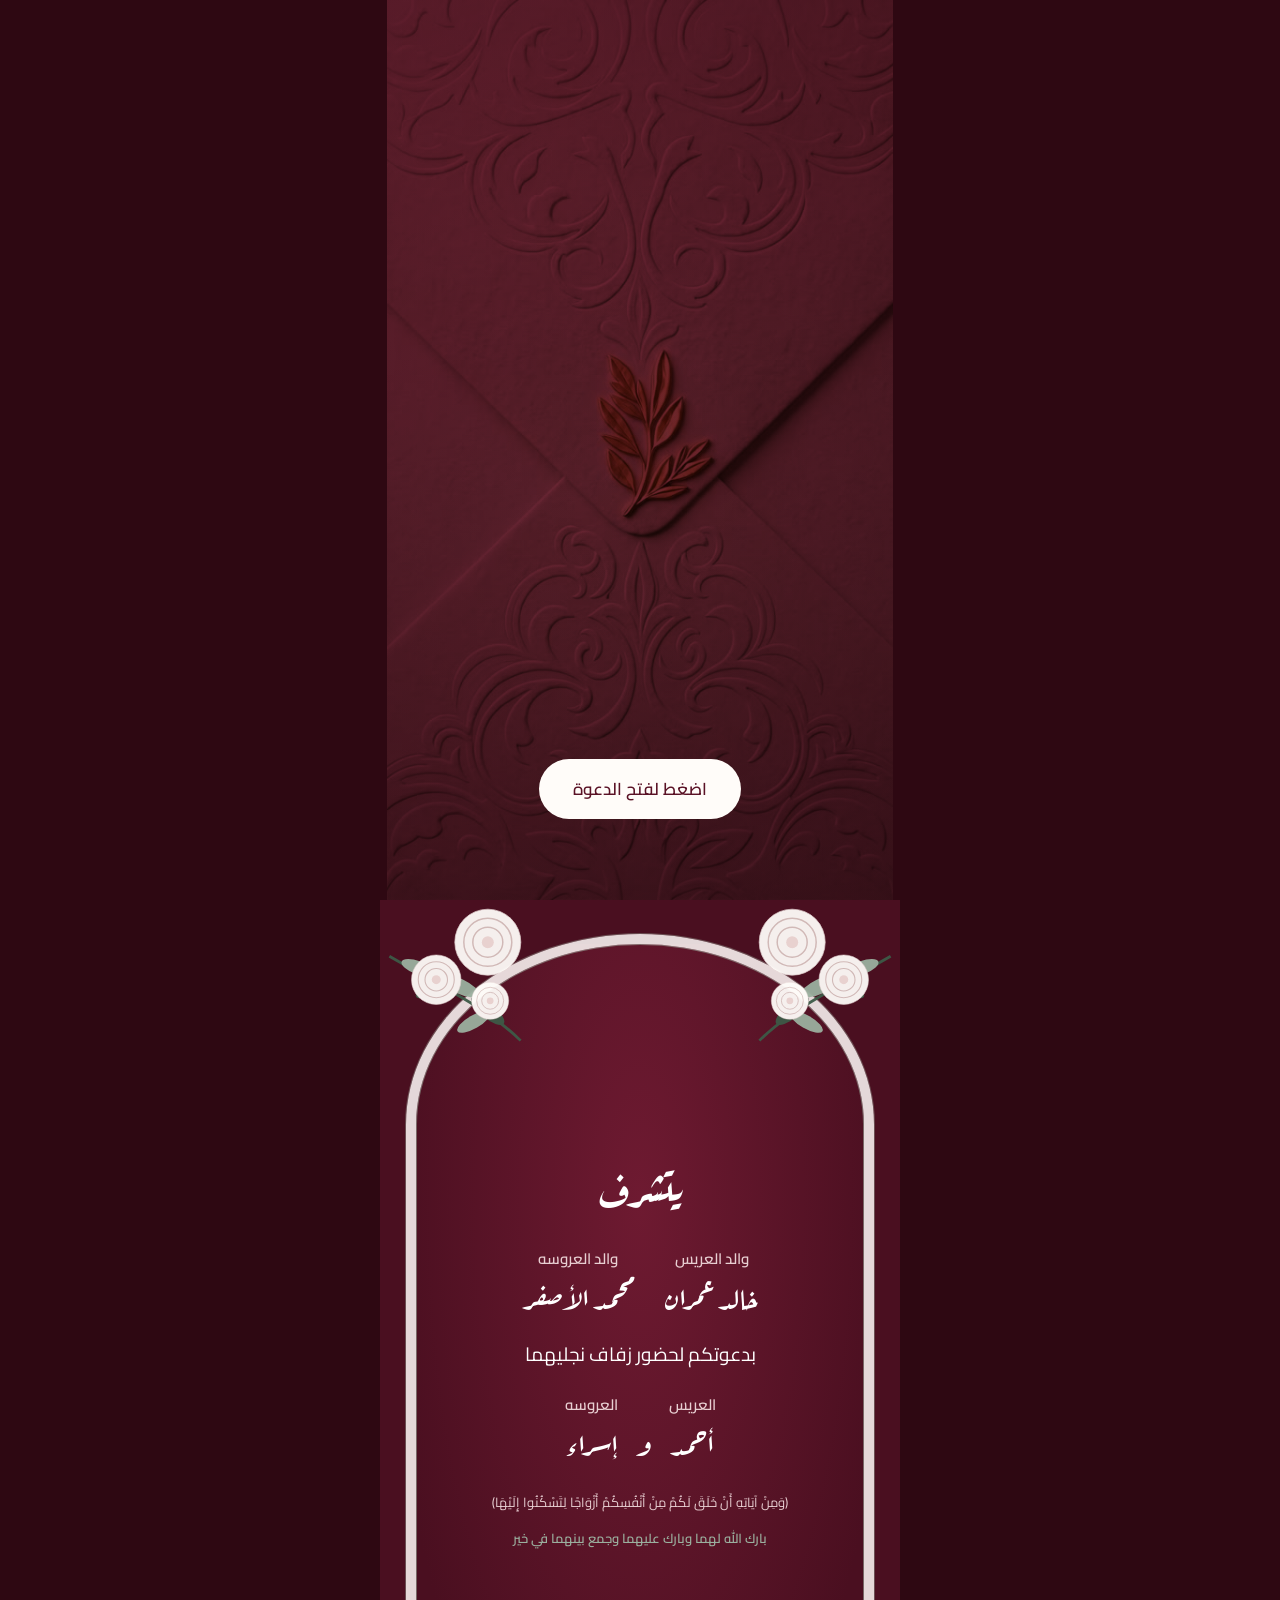
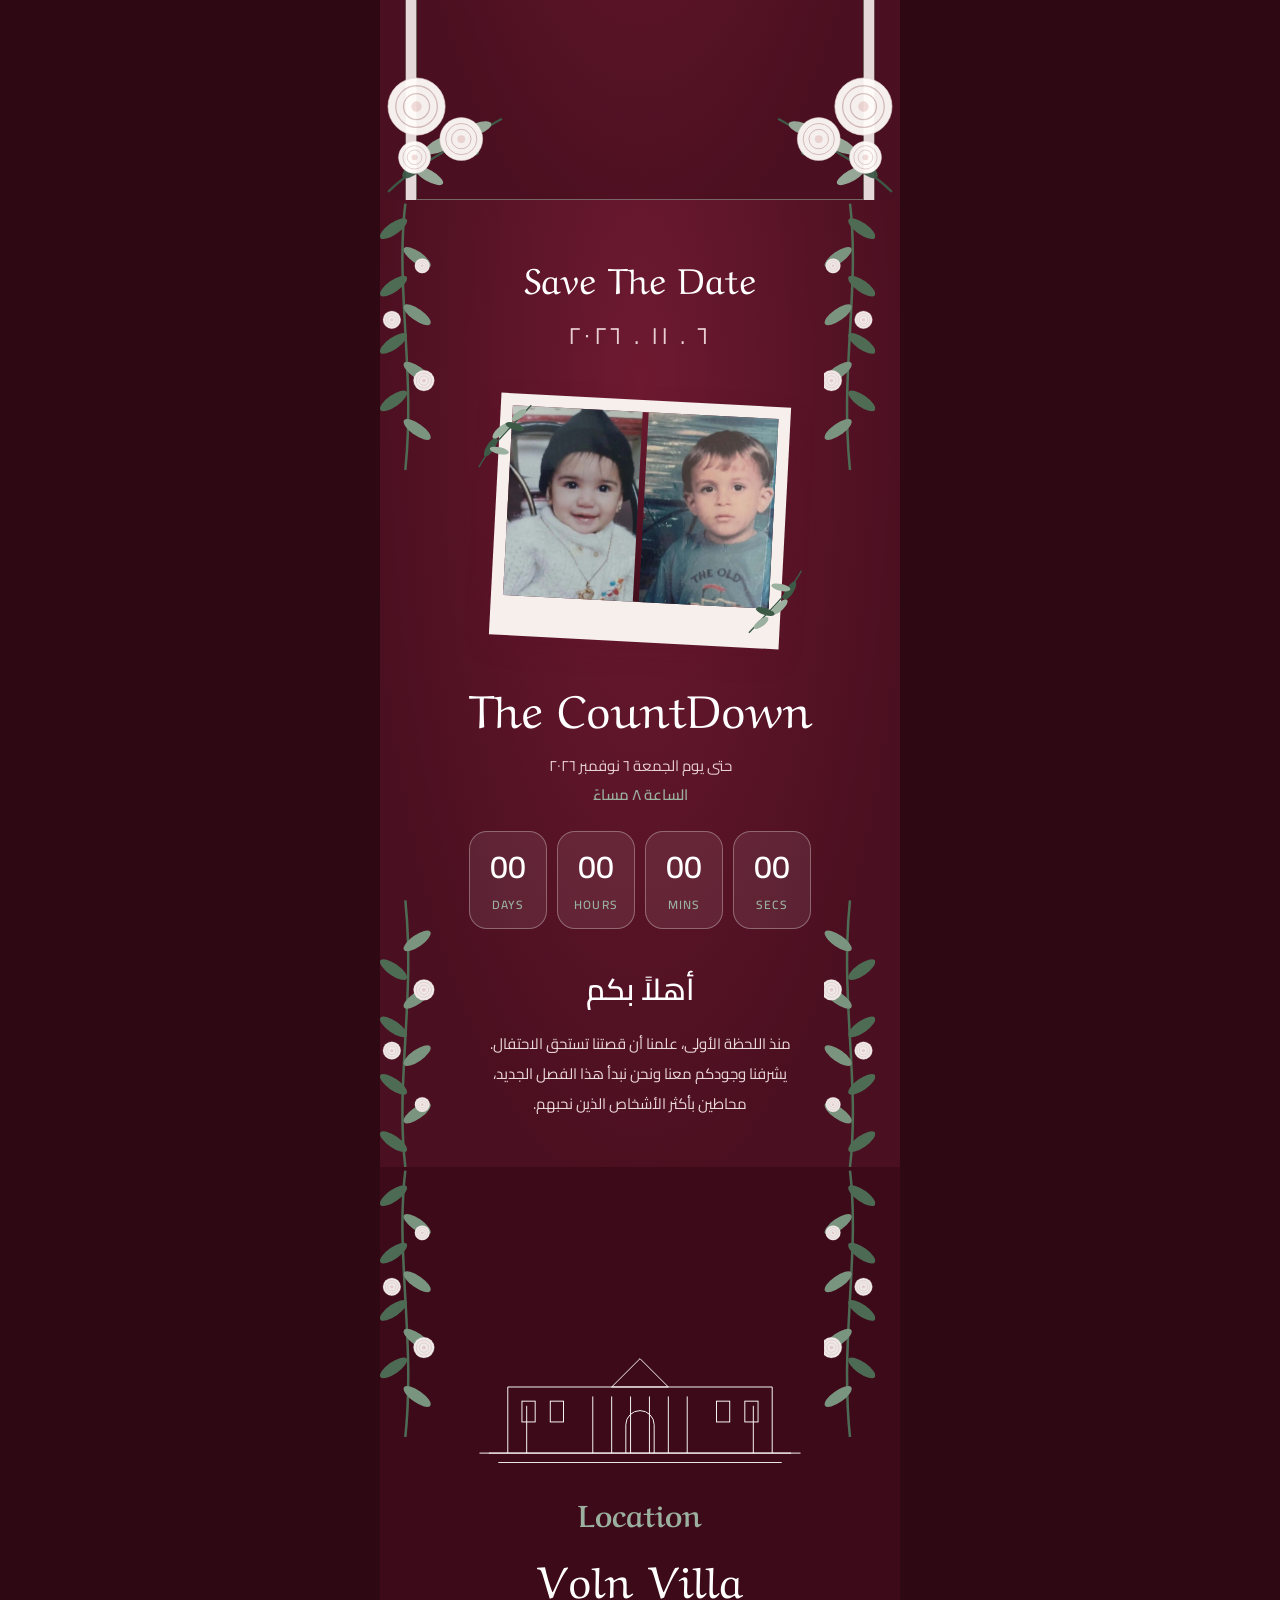
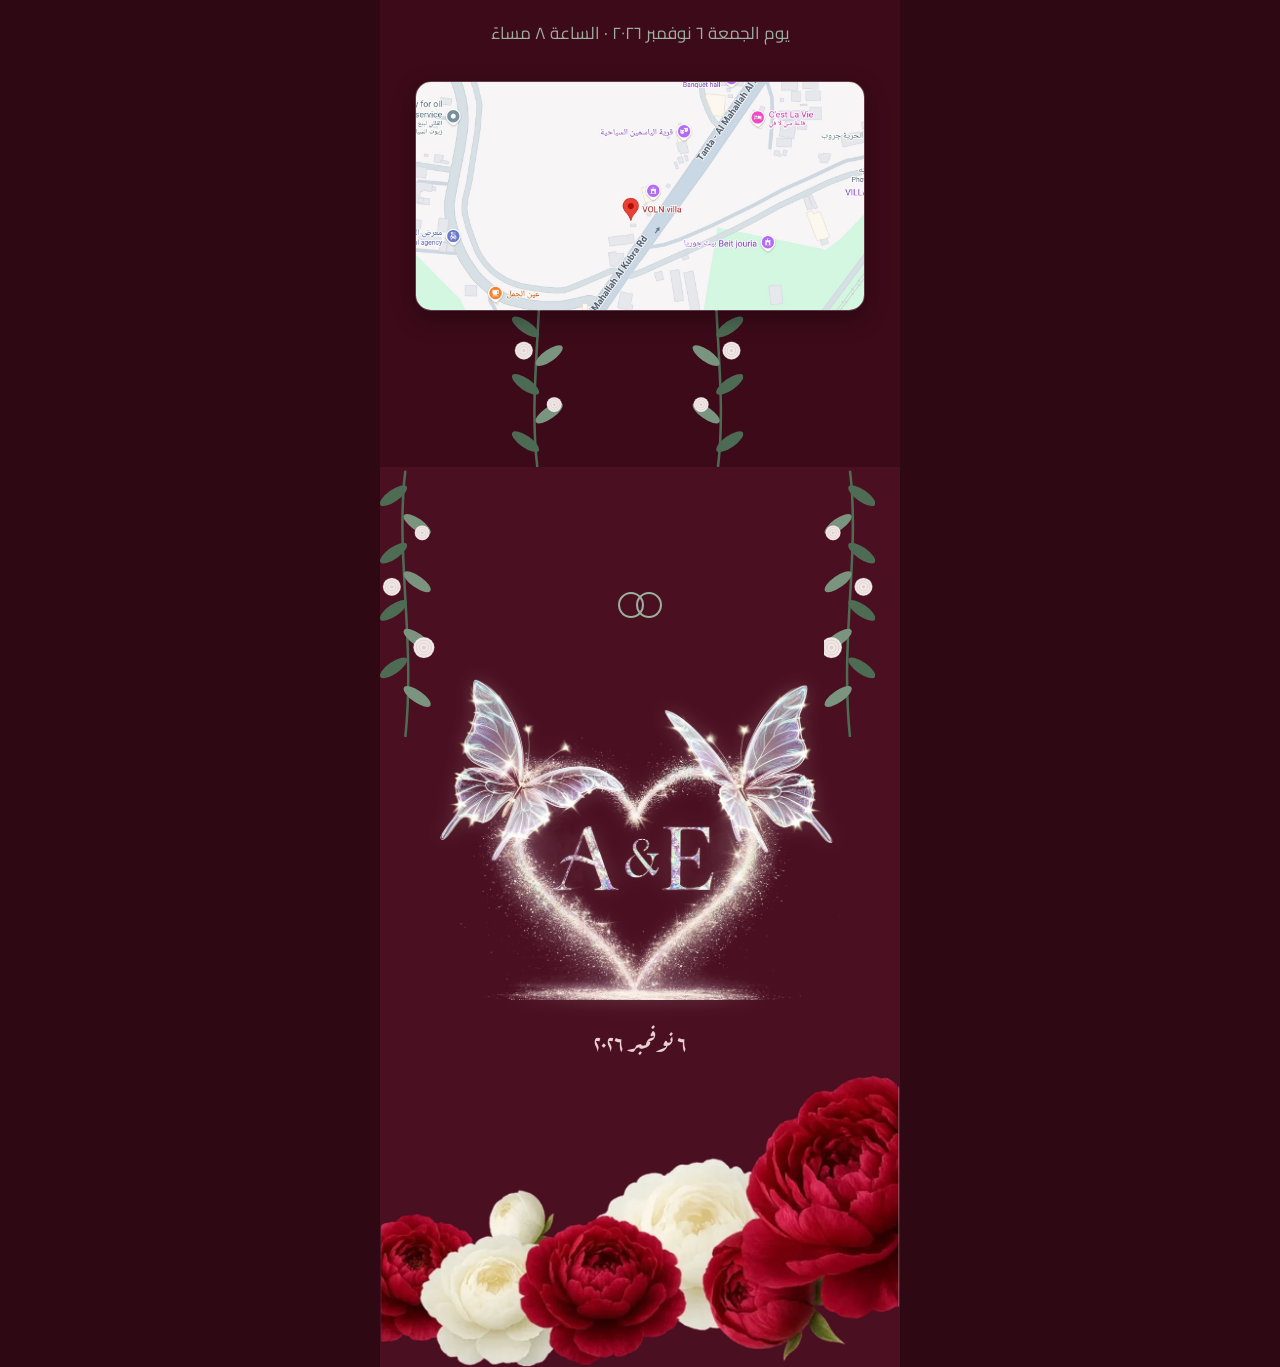
==== commit a3d23710: "fix" ====
--- a/index.html
+++ b/index.html
@@ -57,20 +57,20 @@
 <svg class="fl" style="bottom:0;right:0;width:130px;height:130px;transform:scaleX(-1)"><use href="#flo"/></svg>
 <div class="inv rv">
 <div class="big ruq">يتشرف</div>
-<div class="pair"><div><span class="t">المهندس</span><span class="n ruq">خالد عمران</span></div>
-<div><span class="t">الحاج</span><span class="n ruq">محمد الأصفر</span></div></div>
+<div class="pair"><div><span class="t">والد العريس</span><span class="n ruq">خالد عمران</span></div>
+<div><span class="t">والد العروسه</span><span class="n ruq">محمد الأصفر</span></div></div>
 <div class="txt">بدعوتكم لحضور زفاف نجليهما</div>
-<div class="pair" style="gap:18px;align-items:flex-end"><div><span class="t">الدكتور</span><span class="n ruq">أحمد</span></div><span class="n ruq">و</span><div><span class="t">الدكتورة</span><span class="n ruq">إسراء</span></div></div>
+<div class="pair" style="gap:18px;align-items:flex-end"><div><span class="t">العريس</span><span class="n ruq">أحمد</span></div><span class="n ruq">و</span><div><span class="t">العروسه</span><span class="n ruq">إسراء</span></div></div>
 <div class="ayah">﴿وَمِنْ آيَاتِهِ أَنْ خَلَقَ لَكُمْ مِنْ أَنْفُسِكُمْ أَزْوَاجًا لِتَسْكُنُوا إِلَيْهَا﴾</div>
 <div class="dua">بارك الله لهما وبارك عليهما وجمع بينهما في خير</div>
 </div></section>
 
 <section id="cd"><svg class="br t l" viewBox="0 0 90 320" aria-hidden="true"><use href="#branch" style="transform:scale(1,-1);transform-box:fill-box;transform-origin:center"/></svg><svg class="br t r" viewBox="0 0 90 320" aria-hidden="true"><use href="#branch" style="transform:scale(-1,-1);transform-box:fill-box;transform-origin:center"/></svg><svg class="br b l" viewBox="0 0 90 320" aria-hidden="true"><use href="#branch" style="transform:scale(1,1);transform-box:fill-box;transform-origin:center"/></svg><svg class="br b r" viewBox="0 0 90 320" aria-hidden="true"><use href="#branch" style="transform:scale(-1,1);transform-box:fill-box;transform-origin:center"/></svg>
-<div class="sv ruq">احفظوا الموعد</div><div class="sd" dir="ltr">٦ . ١١ . ٢٠٢٦</div>
+<div class="sv ruq"> Save The Date</div><div class="sd" dir="ltr">٦ . ١١ . ٢٠٢٦</div>
 <div class="pol"><div class="f"><div class="ph"><img src="ahmed.jpg" alt="أحمد"><img src="esraa.jpg" alt="إسراء"></div></div>
 <svg style="top:-34px;left:-34px;transform:rotate(-20deg)"><use href="#sprig"/></svg>
 <svg style="bottom:-30px;right:-34px;transform:rotate(160deg)"><use href="#sprig"/></svg></div>
-<div class="cdt cdt-a">العد التنازلي</div>
+<div class="cdt cdt-a"> The CountDown</div>
 <div class="until">حتى يوم الجمعة ٦ نوفمبر ٢٠٢٦<br><b>الساعة ٨ مساءً</b></div>
 <div class="boxes" id="bx"><div class="bx"><b>00</b><span>DAYS</span></div><div class="bx"><b>00</b><span>HOURS</span></div><div class="bx"><b>00</b><span>MINS</span></div><div class="bx"><b>00</b><span>SECS</span></div></div>
 <div class="wel">أهلاً بكم</div>
@@ -79,10 +79,13 @@
 
 <section id="ven"><svg class="br t l" viewBox="0 0 90 320" aria-hidden="true"><use href="#branch" style="transform:scale(1,-1);transform-box:fill-box;transform-origin:center"/></svg><svg class="br t r" viewBox="0 0 90 320" aria-hidden="true"><use href="#branch" style="transform:scale(-1,-1);transform-box:fill-box;transform-origin:center"/></svg><svg class="br b l" viewBox="0 0 90 320" aria-hidden="true"><use href="#branch" style="transform:scale(1,1);transform-box:fill-box;transform-origin:center"/></svg><svg class="br b r" viewBox="0 0 90 320" aria-hidden="true"><use href="#branch" style="transform:scale(-1,1);transform-box:fill-box;transform-origin:center"/></svg>
 <svg class="b rv" viewBox="0 0 360 170" fill="none" stroke="currentColor" stroke-width="1"><path d="M20 160h320M40 160v-70h280v70M150 90l30-30 30 30M150 90h60M130 160v-60M230 160v-60M150 160v-60M210 160v-60M170 160v-60M190 160v-60M60 160v-50M300 160v-50M10 160h340M30 170h300"/><path d="M165 160v-30a15 15 0 0130 0v30"/><g><rect x="55" y="105" width="14" height="22"/><rect x="85" y="105" width="14" height="22"/><rect x="261" y="105" width="14" height="22"/><rect x="291" y="105" width="14" height="22"/></g></svg>
-<div class="vn ruq rv">قاعة إليزيه</div>
-<div class="vc ruq rv">نادي ٦ أكتوبر</div>
-<div class="vl rv">مكان الحفل</div><div class="vl rv" style="color:var(--sage)">يوم الجمعة ٦ نوفمبر ٢٠٢٦ · الساعة ٨ مساءً</div>
-<a class="ph2 rv" href="https://maps.app.goo.gl/HVQM5vEbZ224rzEf6?g_st=iw" target="_blank" rel="noopener"><span>↗ اضغط لفتح الموقع</span></a>
+<div class="vn ruq rv"> Location</div>
+<div class="vc ruq rv"> Voln Villa </div>
+
+<div class="vl rv" style="color:var(--sage)">يوم الجمعة ٦ نوفمبر ٢٠٢٦ · الساعة ٨ مساءً</div>
+<a class="map-link-card rv" href="https://maps.app.goo.gl/HVQM5vEbZ224rzEf6?g_st=iw" target="_blank" rel="noopener">
+    <img src="./Screenshot 2026-10-09 035436.jpg" alt="خريطة الموقع" class="map-img">
+</a>
 </section>
 
 <section id="end"><svg class="br t l" viewBox="0 0 90 320" aria-hidden="true"><use href="#branch" style="transform:scale(1,-1);transform-box:fill-box;transform-origin:center"/></svg><svg class="br t r" viewBox="0 0 90 320" aria-hidden="true"><use href="#branch" style="transform:scale(-1,-1);transform-box:fill-box;transform-origin:center"/></svg><svg class="br b l" viewBox="0 0 90 320" aria-hidden="true"><use href="#branch" style="transform:scale(1,1);transform-box:fill-box;transform-origin:center"/></svg><svg class="br b r" viewBox="0 0 90 320" aria-hidden="true"><use href="#branch" style="transform:scale(-1,1);transform-box:fill-box;transform-origin:center"/></svg>
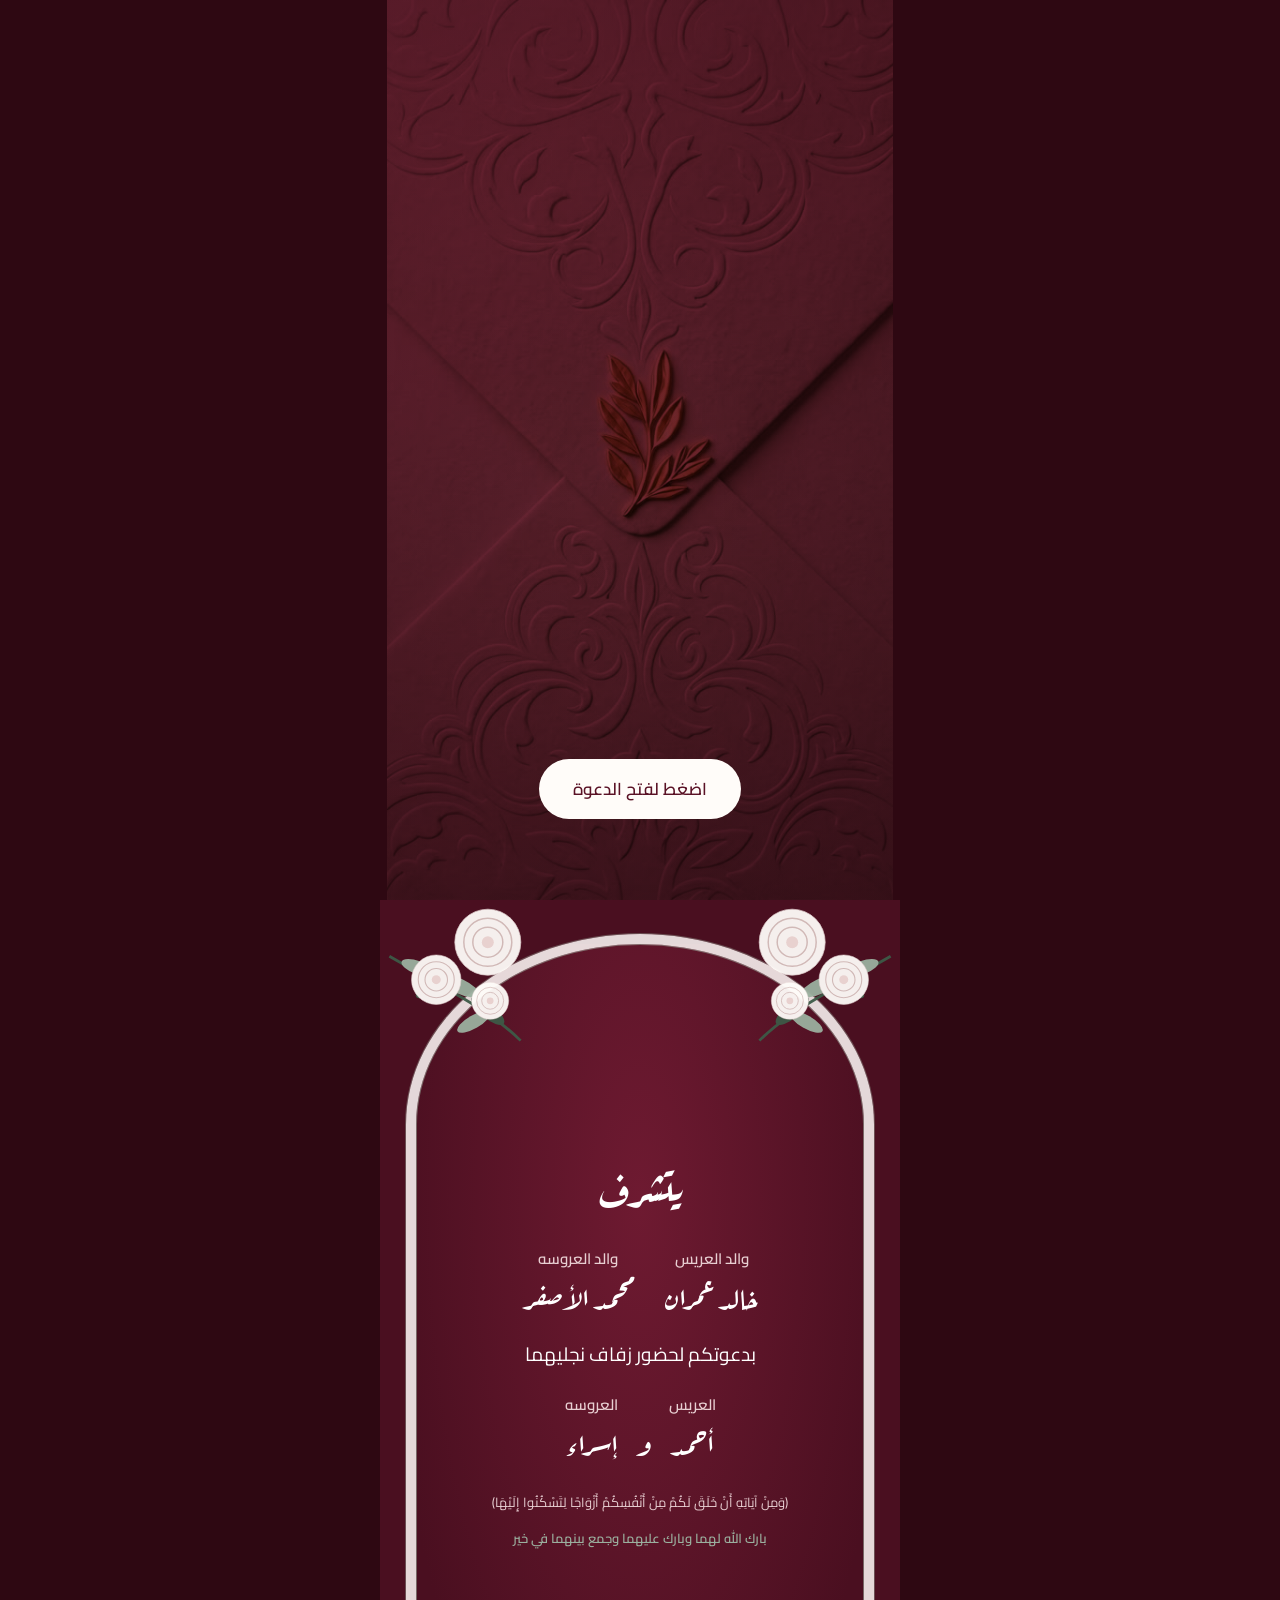
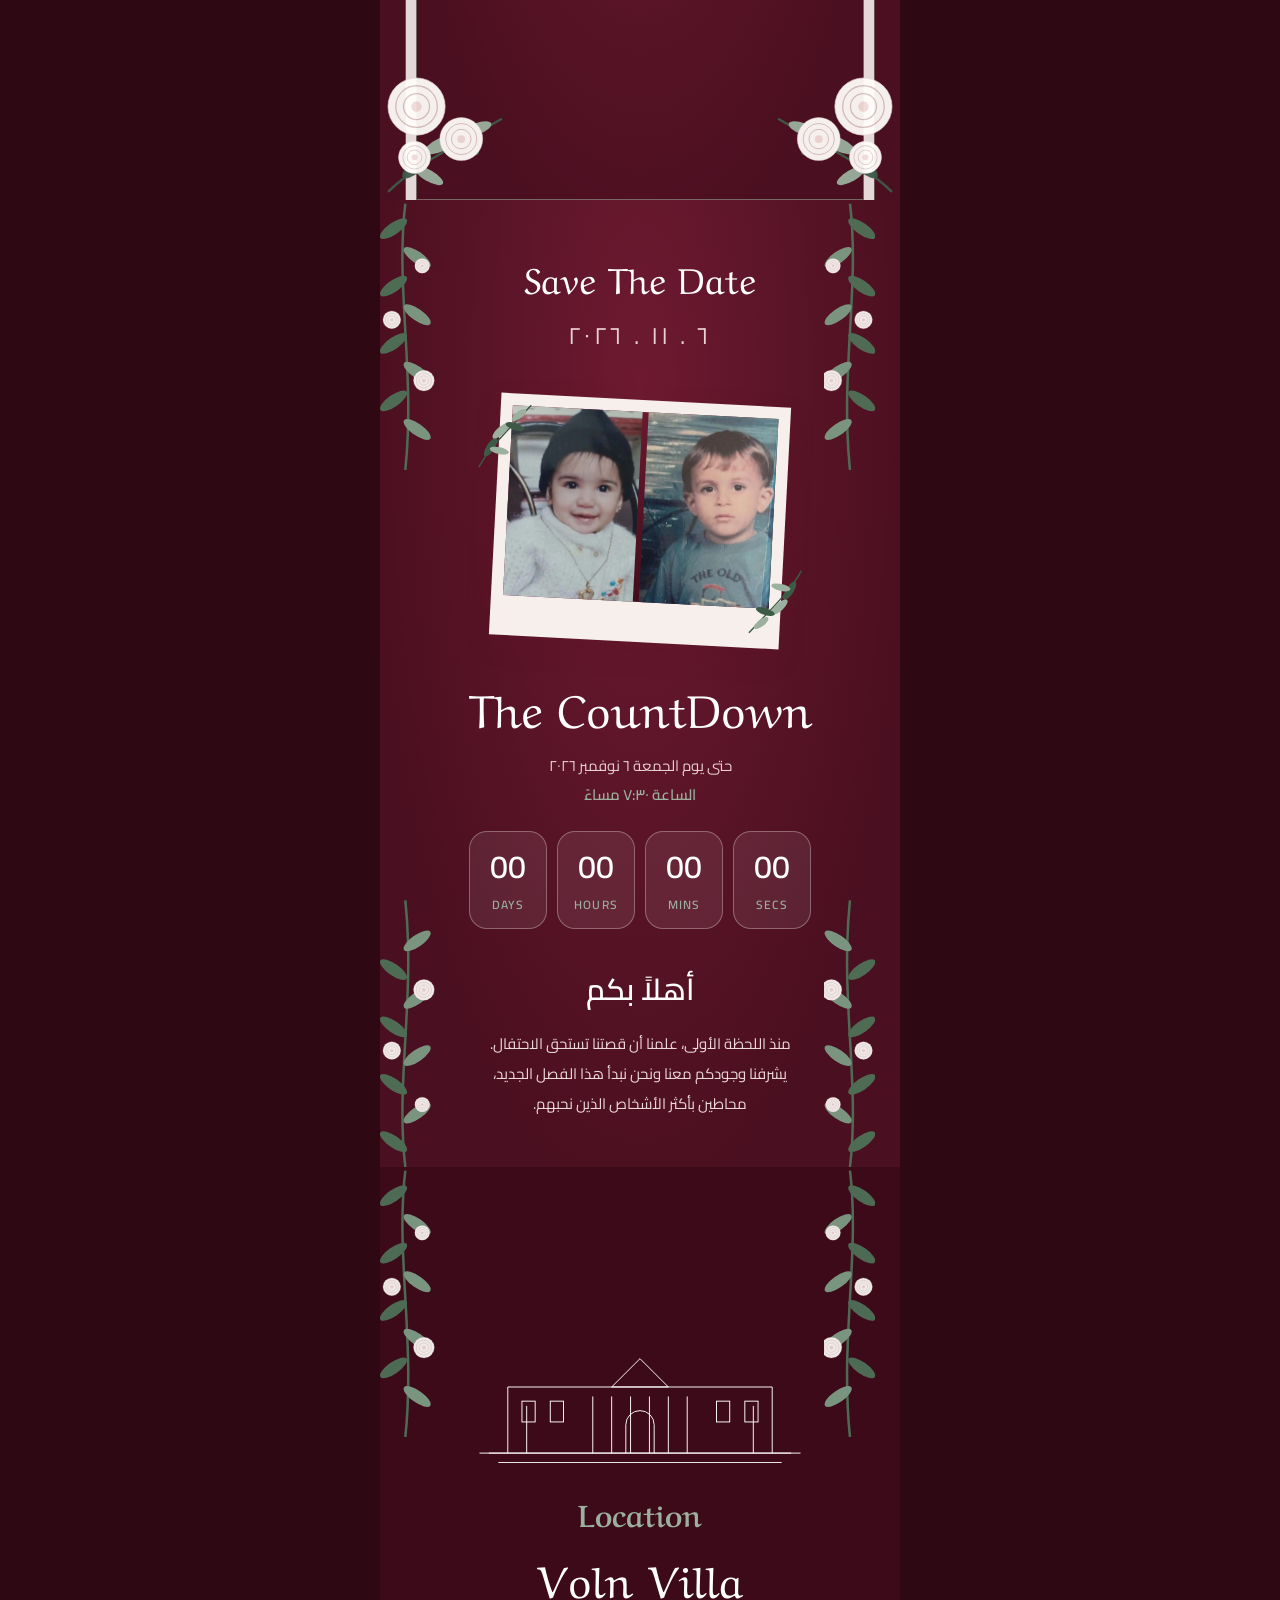
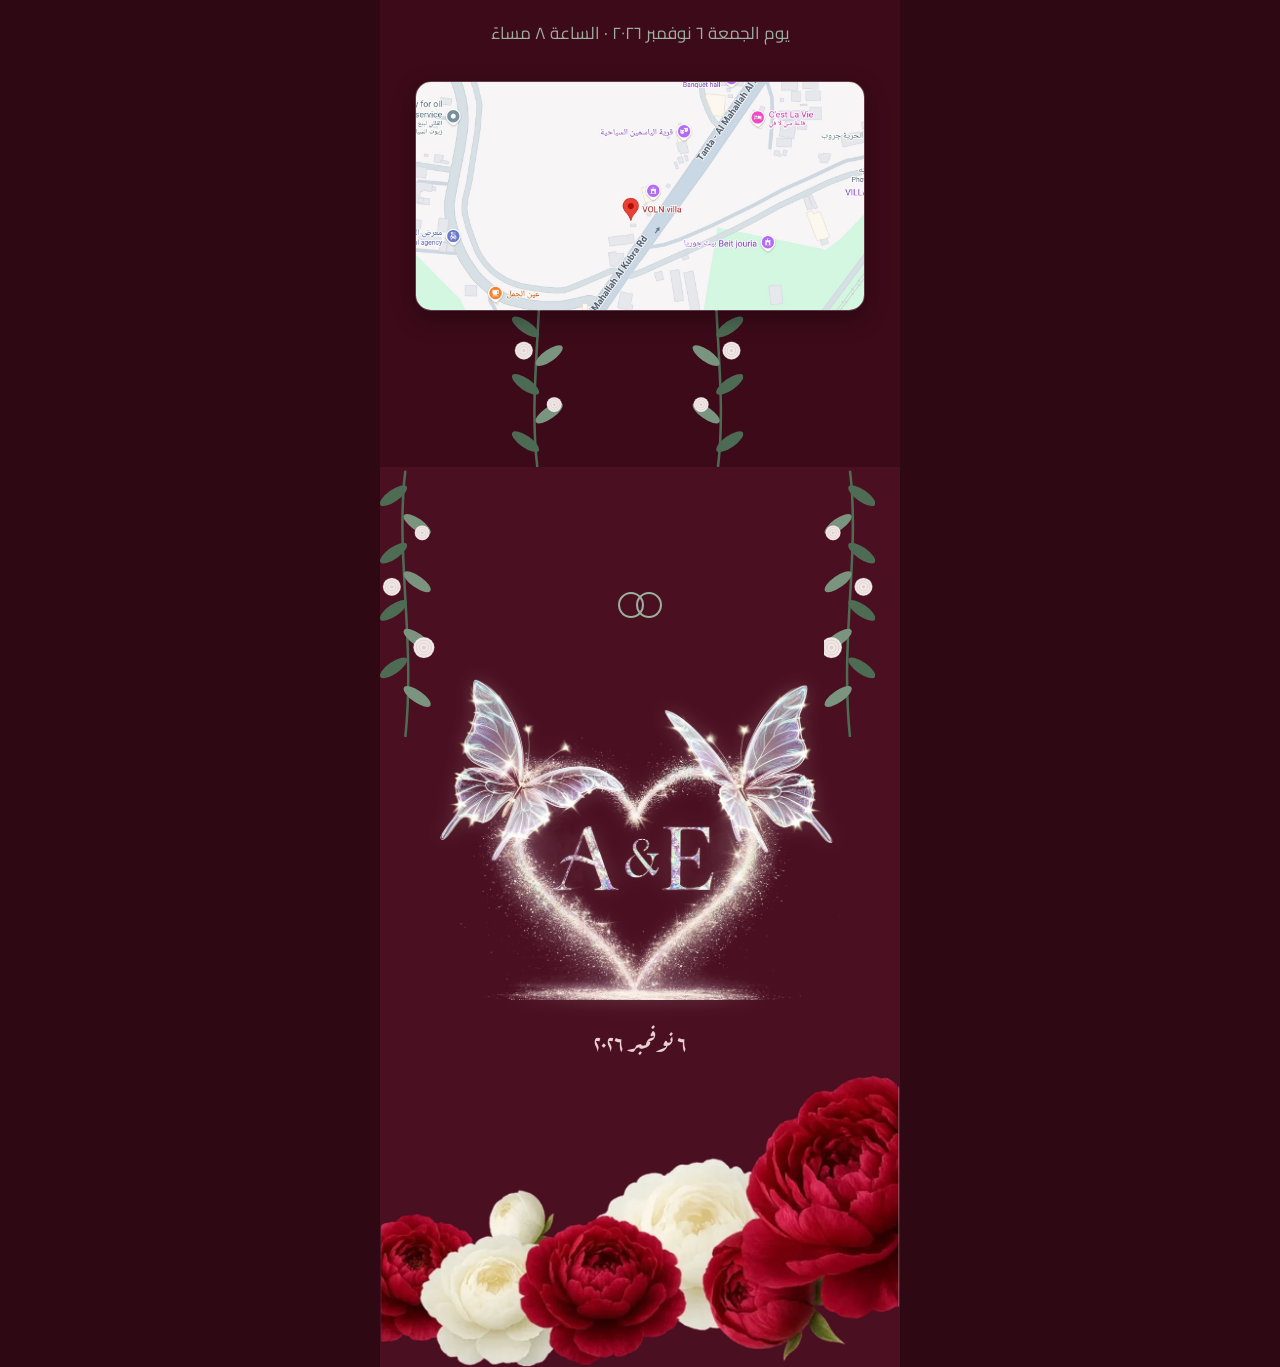
==== commit e092dfc0: "fix" ====
--- a/index.html
+++ b/index.html
@@ -71,7 +71,7 @@
 <svg style="top:-34px;left:-34px;transform:rotate(-20deg)"><use href="#sprig"/></svg>
 <svg style="bottom:-30px;right:-34px;transform:rotate(160deg)"><use href="#sprig"/></svg></div>
 <div class="cdt cdt-a"> The CountDown</div>
-<div class="until">حتى يوم الجمعة ٦ نوفمبر ٢٠٢٦<br><b>الساعة ٨ مساءً</b></div>
+<div class="until">حتى يوم الجمعة ٦ نوفمبر ٢٠٢٦<br><b>الساعة ٧:٣٠ مساءً</b></div>
 <div class="boxes" id="bx"><div class="bx"><b>00</b><span>DAYS</span></div><div class="bx"><b>00</b><span>HOURS</span></div><div class="bx"><b>00</b><span>MINS</span></div><div class="bx"><b>00</b><span>SECS</span></div></div>
 <div class="wel">أهلاً بكم</div>
 <p class="wp">منذ اللحظة الأولى، علمنا أن قصتنا تستحق الاحتفال. يشرفنا وجودكم معنا ونحن نبدأ هذا الفصل الجديد، محاطين بأكثر الأشخاص الذين نحبهم.</p>
--- a/style.css
+++ b/style.css
@@ -153,4 +153,6 @@
     height: auto;
     display: block;
     object-fit: cover;
-}+}
+#env .epc{position:absolute;inset:0;width:100%;height:100%;object-fit:cover}
+#openBtn:disabled{opacity:.6;animation:none;cursor:wait}
